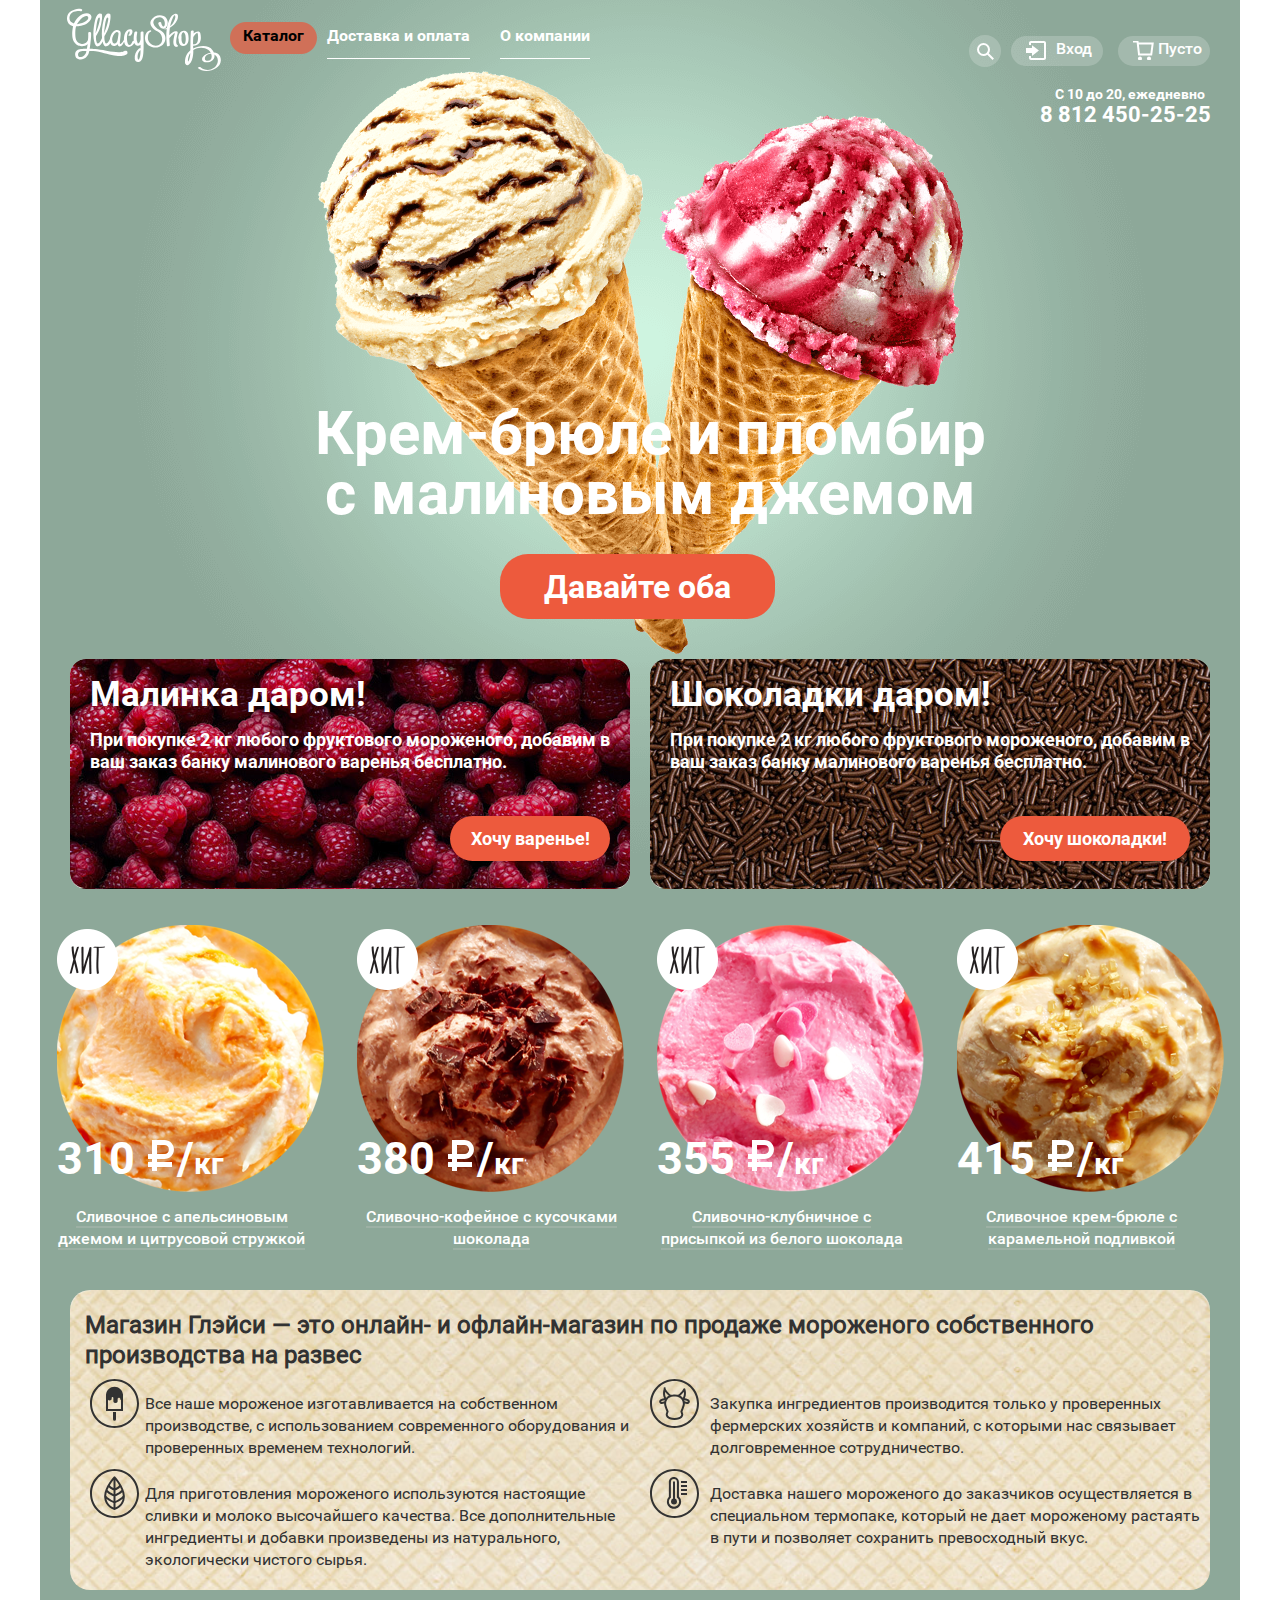
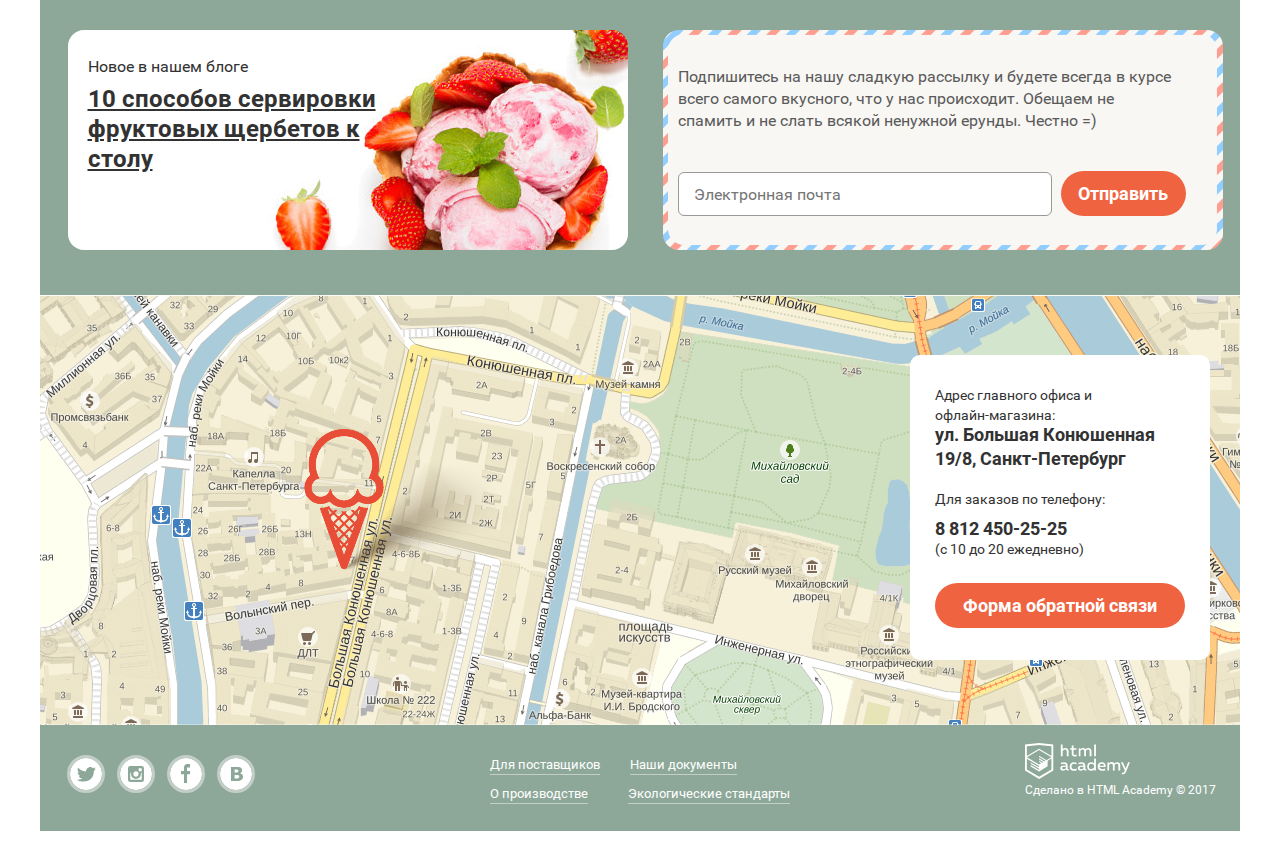
==== index.html @ b10d06fa "Catalog" ====
<!DOCTYPE html>
<html lang="ru">
  <head>
    <meta charset="utf-8">
    <link rel="stylesheet" type="text/css" href="css/normalize.css" />
    <link rel="stylesheet" type="text/css" href="css/style.css" />
    <script src="https://ajax.googleapis.com/ajax/libs/jquery/3.1.1/jquery.min.js"></script>
    <title>HTML Academy: Gllasy</title>
  </head>
   <body>
   <div class="main container">
     <header class="page-header container">
       <div class="header-logo"><img src="img/logo.svg" alt="Логотип"></div>
       <nav class="header-nav">
         <ul class="nav__list">
           <li class="nav__item nav__item--catalog">Каталог
             <ul class="nav-catalog__list">
                     <li class="nav-catalog__item nav-catalog__item--new"><a href="#">Новинки</a></li>
                     <li class="nav-catalog__item nav-catalog__item-cream"><a href="#">Сливочное</a></li>
                     <li class="nav-catalog__item"><a href="#">Щербеты</a></li>
                     <li class="nav-catalog__item"><a href="#">Фруктовый лед</a></li>
                     <li class="nav-catalog__item"><a href="#">Мелорин</a></li>
            </ul>
           </li>
           <li class="nav__item nav__item--delivery">Доставка и оплата</li>
           <li class="nav__item nav__item--company">О компании</li>
         </ul>
       </nav>
       <div class="header-blok">
         <div class="header-search">
         <div class="search__form">
           <input type="text" name="search" placeholder="Что ищем?">
         </div>
       </div>
         <div class="header-login"><a href="#">Вход</a>
           <div class="login__form">
             <input type="text" name="search" placeholder="Что ищем?">
           </div>
         </div>
          <p class="header-basket"><a href="#">Пусто</a></p>
       </div>
        <div class="header-description">
          <p class="header-time">С 10 до 20, ежедневно</p>
          <p class="header-phone">8 812 450-25-25</p>
        </div>
        <h1 class="header-title">Крем-брюле и пломбир с малиновым джемом</h1>
        <button class="header-button">Давайте оба</button>
     </header>

     <section class="card-section container">
       <div class="card card--raspberry">
         <h2 class="card__title">Малинка даром!</h2>
         <p class="card__description">При покупке 2 кг любого фруктового мороженого, добавим в ваш заказ банку малинового варенья бесплатно.</p>
         <button class="card__button card__button--raspberry">Хочу варенье!</button>
       </div>

       <div class="card card--chocolate">
         <h2 class="card__title">Шоколадки даром!</h2>
         <p class="card__description">При покупке 2 кг любого фруктового мороженого, добавим в ваш заказ банку малинового варенья бесплатно.</p>
         <button class="card__button">Хочу шоколадки!</button>
       </div>
     </section>

     <section class="catalog-section container">
          <div class="catalog">
            <div class="catalog-item">
              <img src="img/orange.png" alt="" class="catalog__photo">
              <p class="catalog__price">310 <span><img src="img/ruble.svg" alt=""></span>/<span>кг</span></p>
              <p class="catalog__description"><a href="#">Сливочное с апельсиновым джемом и цитрусовой стружкой</a></p>
              <button class="catalog__button">Быстрый просмотр</button>
            </div>
            <div class="catalog-item">
              <img src="img/coffee.png" alt="" class="catalog__photo">
              <p class="catalog__price">380 <span><img src="img/ruble.svg" alt=""></span>/<span>кг</span></p>
              <p class="catalog__description catalog__description--coffee"><a href="#">Сливочно-кофейное с кусочками шоколада</a></p>
              <button class="catalog__button">Быстрый просмотр</button>
            </div>
            <div class="catalog-item">
              <img src="img/straw.png" alt="" class="catalog__photo">
              <p class="catalog__price">355 <span><img src="img/ruble.svg" alt=""></span>/<span>кг</span></p>
              <p class="catalog__description"><a href="#">Сливочно-клубничное с присыпкой из белого шоколада</a></p>
              <button class="catalog__button">Быстрый просмотр</button>
            </div>
            <div class="catalog-item">
              <img src="img/cream.png" alt="" class="catalog__photo">
              <p class="catalog__price">415 <span><img src="img/ruble.svg" alt=""></span>/<span>кг</span></p>
              <p class="catalog__description"><a href="#">Сливочное крем-брюле с карамельной подливкой</a></p>
              <button class="catalog__button">Быстрый просмотр</button>
            </div>
          </div>
     </section>

     <section class="shop-section">
       <h3 class="shop__title">Магазин Глэйси — это онлайн- и офлайн-магазин по продаже мороженого собственного производства на развес</h3>
       <ul class="shop__list">
         <li class="shop__item shop__item--technic"><span>Все наше мороженое изготавливается на собственном производстве, с использованием современного оборудования и проверенных временем технологий.</span></li>
         <li class="shop__item shop__item--cow"><span>Закупка ингредиентов  производится только у проверенных фермерских хозяйств и компаний, с которыми нас связывает долговременное сотрудничество.</span></li>
         <li class="shop__item shop__item--cream"><span>Для приготовления мороженого используются настоящие сливки и молоко высочайшего качества. Все дополнительные ингредиенты и добавки произведены из натурального, экологически чистого сырья.</span> </li>
         <li class="shop__item shop__item--cold"><span>Доставка нашего мороженого до заказчиков осуществляется в специальном термопаке, который не дает мороженому растаять в пути и позволяет сохранить превосходный вкус.</span></li>
       </ul>
     </section>

     <section class="blog-section">
       <div class="blog-card">
         <p class="blog-card__description">Новое в нашем блоге</p>
         <p class="blog-card__title"><a href="#">10 способов сервировки фруктовых щербетов к столу</a></p>
       </div>
       <div class="blog-form">
         <div class="blog-form__fon">
           <p class="blog-form__description">Подпишитесь на нашу сладкую рассылку и будете всегда в курсе всего самого вкусного, что у нас происходит. Обещаем не спамить и не слать всякой ненужной ерунды. Честно =) </p>
           <form action="" class="blog-form__email">
             <input type="text" name="e-mail" placeholder="Электронная почта">
             <button class="blog-form__button">Отправить</button>
           </form>
         </div>
       </div>
     </section>

     <section class="map-section">
      <div class="map-card">
        <div class="map-card__description">
          <p class="map-card__info">Адрес главного офиса и офлайн-магазина:</p>
          <p class="map-card__adresss">ул. Большая Конюшенная 19/8, Санкт-Петербург</p>
        </div>
        <div class="map-card__description">
          <p class="map-card__info map-card__info--zakaz">Для заказов по телефону:</p>
          <p class="map-card__adresss map-card__adresss--phone">8 812 450-25-25</p>
          <p class="map-card__info map-card__info--time">(с 10 до 20 ежедневно)</p>
        </div>
        <button class="map-card__button">Форма обратной связи</button>
      </div>
     </section>

     <footer class="page-footer">
        <div class="footer-social">
          <ul class="social__list">
            <li class="social__item"><img src="img/twitter.svg" alt=""></li>
            <li class="social__item"><img src="img/instagram.svg" alt=""></li>
            <li class="social__item"><img src="img/fb.svg" alt=""></li>
            <li class="social__item"><img src="img/vk.svg" alt=""></li>
          </ul>
        </div>
        <div class="footer-nav">
          <ul class="footer-nav__list">
            <li class="footer-nav__item">Для поставщиков</li>
            <li class="footer-nav__item">Наши документы</li>
            <li class="footer-nav__item">О производстве</li>
            <li class="footer-nav__item footer-nav__item--eco">Экологические стандарты</li>
          </ul>
        </div>
        <div class="footer-html">
          <p class="logo-html"><img src="img/logo-htmlacademy.svg" alt="" width="105" height = "40"></p>
          <p class="description-html">Сделано в HTML Academy © 2017</p>
        </div>
     </footer>
   </div>
 </body>
 </html>
---- css/style.css ----
@font-face {
font-family: "Roboto-Black";
src: url("../fonts/roboto/Roboto-Black.ttf");
}
@font-face {
font-family: "Roboto-BlackItalic";
src: url("../fonts/roboto/Roboto-BlackItalic.ttf");
}
@font-face {
font-family: "Roboto-Bold";
  src: url("../fonts/roboto/Roboto-Bold.ttf");
}
@font-face {
font-family: "Roboto-BoldItalic";
  src: url("../fonts/roboto/Roboto-BoldItalic.ttf");
}
@font-face {
font-family: "Roboto-Italic";
  src: url("../fonts/roboto/Roboto-Italic.ttf");
}
@font-face {
font-family: "Roboto-Light";
  src: url("../fonts/roboto/Roboto-Light.ttf");
}
@font-face {
font-family: "Roboto-LightItalic";
  src: url("../fonts/roboto/Roboto-LightItalic.ttf");
}
@font-face {
font-family: "Roboto-Medium";
  src: url("../fonts/roboto/Roboto-Medium.ttf");
}
@font-face {
font-family: "Roboto-MediumItalic";
  src: url("../fonts/roboto/Roboto-MediumItalic.ttf");
}
@font-face {
font-family: "Roboto-Regular";
  src: url("../fonts/roboto/Roboto-Regular.ttf");
}
@font-face {
font-family: "Roboto-Thin";
  src: url("../fonts/roboto/Roboto-Thin.ttf");
}
@font-face {
font-family: "Roboto-ThinItalic";
  src: url("../fonts/roboto/Roboto-ThinItalic.ttf");
}

.container
{
  width: 1200px;
  margin: 0 auto;
}

.main
{
  position: relative;
  bottom: 20px;
  background-color: #8da899;
  background: url("../img/slider-1.png") #8da899 no-repeat;
  background-position: top;
}

.header-logo
{
  width: 150px;
  padding-left: 27px;
  padding-top: 20px;
}

.header-nav
{
  padding:0;
	margin:0;
	list-style: none;
	position: relative;
  width: 450px;
}

.nav__list
{
  width: 450px;
  display: inline-flex;
  list-style-type: none;
  position: relative;
  bottom: 65px;
  left: 165px;
}

.nav__item
{
  font-family: "Roboto-Bold";
  color: #fff;
  font-size: 16px;
  line-height: 18px;
  border-bottom: 1px solid #fff;
  margin-right: 30px;
  display:inline-block;
  display:block;
}

.nav__item--catalog:hover
{
  width: 87px;
  height: 32px;
  font-family: "Roboto-Bold";
   background-image: url("../img/catalog-fon.png");
   text-align: center;
   color: #000;
   cursor: pointer;
   box-sizing: border-box;
   border:none;
   position: relative;
   padding-left: 12px;
   padding-right: 12px;
   padding-top: 5px;
   bottom: 5px;
   margin-left: -10px;
}

.nav__item:hover:nth-child(1)
{
  margin-right: 10px;
}

.header-nav .nav__list .nav-catalog__list {
			    display: none;
			    position: absolute;
			    top: 35px;
			}

			/* отображаем выпадающий список при наведении */
			.header-nav .nav__list .nav__item:hover > .nav-catalog__list {
			    display:inherit;
			}

			/* первый уровень выпадающего списка */
			.header-nav .nav__list .nav-catalog__list .nav-catalog__item {
			    min-width:140px;
			    float:none;
			    display:list-item;
			    position: relative;
          text-align: left;
			}

.nav-catalog__list
{
  padding-top: 20px;
  padding-bottom: 17px;
  height: 175px;
  border-radius: 6px;
  background-color: #fff;
  position: relative;
  top: 5px;
  list-style-type: none;
  width: 140px;
  padding: 0;
  position: relative;
  left: 20px;
  padding-top: 10px;
}

.nav-catalog__item
{
  width: 100%;
  padding-bottom: 17px;
  padding-left: 0px;
  padding-right: 0px;
  text-align: center;
  position: relative;
  vertical-align: middle;
}

.nav-catalog__item--new
{
  font-family: "Roboto-Bold";
  font-weight: bold;
  font-size: 14px;
  line-height: 16px;
  border-bottom: 1px solid #000;
  padding-bottom: 14px;
  padding-left: 0px;
  padding-right: 0px;
  text-align: center;
  position: relative;
  vertical-align: middle;
}

.nav-catalog__item--cream
{
  position: relative;
  padding-top: 5px;
}

.nav-catalog__item:hover
{
  background-color: #fbded7;
  background-size: 100%;
}

.nav-catalog__item:focus
{
  background-color: #f6b5a5;
  width: 142px;
}

.nav-catalog__item:active
{
  background-color: #f6b5a5;
}


.nav-catalog__item a
{
  width: 100%;
  font-family: "Roboto-Regular";
  font-size: 14px;
  line-height: 16px;
  text-decoration: none;
  color: #323232;
  text-align:left;
  position: relative;
  left: 15px;

}

.header-blok
{
  display: flex;
  justify-content: flex-end;
}

.header-search{
  content: "";
  display: block;
  width: 32px;
  height: 32px;
  background: url("../img/loupe.svg") no-repeat;
  background-color: rgba(255, 255, 255, 0.2);
  border-radius: 20px;
  background-repeat: no-repeat;
  background-position: center center;
  position: relative;
  bottom: 105px;
  right: 55px;
}
.header-search:hover
{
  content: "";
  display: block;
  width: 32px;
  height: 32px;
  background: url("../img/loupe-hover.png") #fff no-repeat;
  background-color: rgba(255, 255, 255);
  border-radius: 20px;
  background-repeat: no-repeat;
  background-position: center center;
  position: relative;
  bottom: 105px;
  right: 55px;
}
.search__form{
    display:none;
    margin-left:-300px;
    padding:10px;
    background:#f3f3f3;
    width: 340px;
    height:80px;
    -moz-box-shadow:0 5px 5px rgba(0,0,0,0.3);
    -webkit-box-shadow:0 5px 5px rgba(0,0,0,0.3);
    box-shadow:0 5px 5px rgba(0,0,0,0.3);
    position: relative;
    margin-top:-70px;
    border-radius: 8px;
}

.search__form input
{
  width: 310px;
  height: 42px;
  border-radius: 6px;
  border:1px solid #d3d3d2;
  margin-left: 8px;
  margin-top: 15px;
  font-family: "Roboto-Regular";
  font-size: 14px;
  line-height: 24px;
  color: #999999;
  padding-left: 14px;
}

.header-search:hover .search__form{
    display:block;
    position:absolute;
    top:120px;
    z-index:9999;
    width:340px;
}

.header-login
{
  width: 92px;
  height: 30px;
  font-family: "Roboto-Medium";
  color: #fff;
  font-size: 16px;
  line-height: 18px;
  text-decoration:none;
  background-color: rgba(255, 255, 255, 0.2);
  border-radius: 20px;
  position: relative;
  bottom:104px;
  right: 45px;
}

.header-login a
{
  text-decoration:none;
  color: #fff;
  position: relative;
  left:45px;
  bottom: 15px;
}

.header-login::before
{
  content: "";
  display: block;
  width: 21px;
  height: 19px;
  background: url("../img/entrance.svg") no-repeat;
  background-repeat: no-repeat;
  background-position: center center;
  position: relative;
  top:5px;
  left: 15px;
}

.login__form{
    display:none;
    margin-left:-300px;
    padding:10px;
    background:#f3f3f3;
    width: 340px;
    height:80px;
    -moz-box-shadow:0 5px 5px rgba(0,0,0,0.3);
    -webkit-box-shadow:0 5px 5px rgba(0,0,0,0.3);
    box-shadow:0 5px 5px rgba(0,0,0,0.3);
    position: relative;
    margin-top:-70px;
    border-radius: 8px;
}

.header-login:hover .login__form{
    display:block;
    position:absolute;
    top:120px;
    z-index:9999;
    width:340px;
}

.header-basket
{
  width: 92px;
  height: 30px;
  font-family: "Roboto-Medium";
  color: #fff;
  font-size: 16px;
  line-height: 18px;
  text-decoration:none;
  background-color: rgba(255, 255, 255, 0.2);
  border-radius: 20px;
  position: relative;
  bottom:120px;
  right: 30px;
}

.header-basket a
{
  text-decoration:none;
  color: #fff;
  position: relative;
  left:40px;
  bottom: 15px;
}

.header-basket::before
{
  content: "";
  display: block;
  width: 21px;
  height: 19px;
  background: url("../img/basket.svg") no-repeat;
  background-repeat: no-repeat;
  background-position: center center;
  position: relative;
  top:5px;
  left: 15px;
}

.header-description
{
  width: 200px;
  display: flex;
  flex-direction: column;
  justify-content: flex-end;
  position: relative;
  margin-left: 1000px;
  bottom: 130px;
}

.header-time
{
  font-family: "Roboto-Bold";
  color: #fff;
  font-size: 14px;
  line-height: 16px;
  margin-left: 15px;
}

.header-phone
{
  font-family: "Roboto-Bold";
  color: #fff;
  font-size: 22px;
  line-height: 24px;
  position: relative;
  bottom: 35px;
}

.header-title
{
  width: 700px;
  text-align: center;
  font-family: "Roboto-Bold";
  font-size: 60px;
  line-height: 60px;
  color: #fff;
  margin-left: 260px;
  margin-top: 90px;
}

.header-button
{
  width: 275px;
  height: 65px;
  background-color: #ed5a3d;
  font-family: "Roboto-Bold";
  font-size: 32px;
  line-height: 44px;
  color: #fff;
  border: none;
  border-radius: 28px;
  margin-left: 460px;
  position: relative;
  bottom: 10px
}

.card-section
{
  display: flex;
  justify-content: space-around;
  margin-left: 10px;
}

.card
{
  width: 560px;
  height: 230px;
  border-radius: 16px;
  margin-top: 30px;
}

.card--raspberry
{
  background-image: url("../img/offer-background-1.jpg");
}

.card--chocolate
{
  background-image: url("../img/offer-background-2.jpg");
  position: relative;
  right: 20px;
}

.card__title
{
  font-family: "Roboto-Bold";
  font-size: 35px;
  line-height: 41px;
  color: #fff;
  margin-left: 20px;
  margin-top: 15px;
}

.card__description
{
  font-family: "Roboto-Bold";
  font-size: 18px;
  line-height: 22px;
  color: #fff;
  margin-left: 20px;
  margin-right: 15px;
  position: relative;
  bottom: 15px;
}

.card__button
{
  width: 190px;
  height: 45px;
  background-color: #ed5a3d;
  font-family: "Roboto-Bold";
  font-size: 18px;
  line-height: 24px;
  color: #fff;
  border: none;
  border-radius: 28px;
  margin-left: 350px;
  margin-top: 10px;
}

.card__button--raspberry
{
  width: 160px;
  margin-left: 380px;
}

.catalog-section
{
  display: flex;
  flex-direction: column;
}

.catalog
{
  display: flex;
  justify-content: space-around;
  margin-top: 35px;
  flex-wrap: wrap;
}

.catalog__photo
{
  background-color: #8da899;
}

.catalog-item
{
  width: 267px;
  position: relative;
  bottom: 60px;
}

.catalog-item::before
{
  content: "";
  display: block;
  width: 61px;
  height: 61px;
  background: url("../img/hit.png") no-repeat;
  background-repeat: no-repeat;
  background-position: center center;
  position: relative;
  top:65px;
}

.catalog__price
{
  font-family: "Roboto-Bold";
  font-size: 45px;
  line-height: 45px;
  color: #fff;
  position: relative;
  bottom: 105px;
}

.catalog__price span
{
  font-size: 30px;
}

.catalog__description
{
  width: 250px;
  font-family: "Roboto-Medium";
  font-size: 16px;
  line-height: 22px;
  color: #fff;
  text-align: center;
  text-decoration: none;
  position: relative;
  bottom: 130px;
}

.catalog__description a
{
  text-decoration: none;
  text-align: center;
  color: #fff;
  border-bottom: 2px solid #9db1a5;
}

.catalog__description--coffee
{
  width: 270px;
}

.catalog__button
{
  display: none;
  width: 200px;
  height: 40px;
  background-color: #f26743;
  font-family: "Roboto-Bold";
  font-size: 18px;
  line-height: 24px;
  color: #fff;
  border: none;
  border-radius: 20px;
  margin-left: 50px;
}

.catalog-item:hover
{
  width: 300px;
  height: 400px;
  background-color: rgba(255, 255, 255, 0.2);
  position: relative;
  border-radius: 7px;
  top:-10px;
  z-index: 9999;
}

.catalog-item:hover .catalog__photo
{
  background-color: transparent;
  position: relative;
  top: 5px;
  left: 20px;
}

.catalog-item:hover .catalog__price
{
  position: relative;
  bottom: 110px;
  left: 20px;
}


.catalog-item:hover .catalog__description
{
  position: relative;
  bottom: 135px;
  left: 20px;
}

.catalog-item:hover::before
{
  display: none;
}

.catalog-item:hover .catalog__button
{
  position: relative;
  bottom: 135px;
  display: block;
  justify-content: center;
}

.shop-section
{
  width: 1140px;
  height: 300px;
  background-image: url("../img/features-background.jpg");
  background-size: cover;
  border-radius: 20px;
  margin-left: 30px;
  position: relative;
  bottom: 190px;
}

.shop__title
{
  font-family: "Roboto-Regular";
  font-size: 24px;
  line-height: 30px;
  color: #323232;
  position: relative;
  top: 20px;
  left: 15px;
}

.shop__item
{
  width: 45%;
height: 90px;
margin-right: 20px;
margin-left: -20px;
font-family: "Roboto-Regular";
font-size: 16px;
line-height: 22px;
color: #323232;
list-style-type: none;
margin-right: 75px;
}

.shop__list
{
  display: flex;
 flex-wrap: wrap;
}

.shop__item--technic span
{
  width: 300px;
  position: relative;
  bottom: 30px;
  left: 55px;
}

.shop__item--technic::before
{
  content: "";
  display: block;
  width: 49px;
  height: 49px;
  background: url("../img/ice-cream.svg") no-repeat;
  background-repeat: no-repeat;
  background-position: center center;
  position: relative;
  top: 5px;
}


.shop__item--cream span
{
  width: 300px;
  position: relative;
  bottom: 30px;
  left: 55px;
}

.shop__item--cream::before
{
  content: "";
  display: block;
  width: 49px;
  height: 49px;
  background: url("../img/eco.svg") no-repeat;
  background-repeat: no-repeat;
  background-position: center center;
  position: relative;
  top:5px;
}

.shop__item--cow span
{
  width: 300px;
  position: relative;
  bottom: 30px;
  left: 70px;
}

.shop__item--cow::before
{
  content: "";
  display: block;
  width: 49px;
  height: 49px;
  background: url("../img/cow.svg") no-repeat;
  background-repeat: no-repeat;
  background-position: center center;
  position: relative;
  top: 5px;
  left: 10px;
}

.shop__item--cold span
{
  width: 300px;
  position: relative;
  bottom: 30px;
  left: 70px;
}

.shop__item--cold::before
{
  content: "";
  display: block;
  width: 49px;
  height: 49px;
  background: url("../img/thermometer.svg") no-repeat;
  background-repeat: no-repeat;
  background-position: center center;
  position: relative;
  top: 5px;
  left: 10px;
}

.blog-section
{
  display: flex;
  justify-content: space-around;
  margin-top: -180px;
  margin-left: 10px;
}

.blog-card
{
  width: 560px;
  height: 220px;
  border-radius: 16px;
  background-image: url("../img/news.jpg");
  margin-top: 30px;
}

.blog-card__title
{
  width: 300px;
  font-family: "Roboto-Bold";
  font-size: 24px;
  line-height: 30px;
  color: #323232;
  margin-left: 20px;
  margin-top: -10px;
}

.blog-card__title a
{
  width: 280px;
  color: #323232;
}

.blog-card__description
{
  font-family: "Roboto-Regular";
  font-size: 16px;
  line-height: 22px;
  color: #323232;
  margin-left: 20px;
  padding-top: 10px;
}

.blog-form
{
  width: 560px;
  height: 220px;
  border-radius: 16px;
  background-image: url("../img/bg-post.svg");
  margin-top: 30px;
}

.blog-form__fon
{
  width: 549px;
  height: 211px;
  border-radius: 16px;
  background-image: url("../img/bf-fon.png");
  position: relative;
  bottom: 12px;
  left: 5px;
}

.blog-form__description
{
  width: 500px;
  font-family: "Roboto-Regular";
  font-size: 16px;
  line-height: 22px;
  color: #5a5a5a;
  position: relative;
  top: 32px;
  left: 10px;
}

.blog-form input
{
  width: 355px;
  height: 40px;
  font-family: "Roboto-Regular";
  font-size: 16px;
  line-height: 24px;
  color: #999999;
  position: relative;
  top: 55px;
  left: 10px;
  border-radius: 6px;
  border: 1px solid #999999;
  padding-left: 15px;
}

.blog-form__button
{
  width: 125px;
  height: 45px;
  background-color: #f06341;
  border: none;
  border-radius: 25px;
  font-family: "Roboto-Bold";
  font-size: 18px;
  line-height: 24px;
  color: #fff;
  position: relative;
  top: 55px;
  left: 15px;
}

.map-section
{
  width: 1200px;
  height: 430px;
  background-image: url("../img/map.png");
  margin-top: 45px;
}

.map-card
{
  width: 300px;
  height: 305px;
  background-color: #fff;
  border-radius: 10px;
  position: relative;
  top: 60px;
  left: 870px;
}

.map-card__button
{
  width: 250px;
  height: 45px;
  background-color: #f06341;
  border: none;
  border-radius: 25px;
  font-family: "Roboto-Bold";
  font-size: 18px;
  line-height: 24px;
  color: #fff;
  position: relative;
  top: -10px;
  left: 25px;
}

.map-card__info
{
  width: 170px;
  font-family: "Roboto-Regular";
  font-size: 14px;
  line-height: 20px;
  color: #323232;
  left: 25px;
  top: 30px;
  position: relative;
  }

  .map-card__info--zakaz
  {
    left: 25px;
    top: 10px;
    position: relative;
    width: 175px;
  }

  .map-card__info--time
  {
    position: relative;
    top:-20px;
  }

.map-card__adresss
{
  width: 245px;
  font-family: "Roboto-Bold";
  font-size: 18px;
  line-height: 24px;
  color: #323232;
  position: relative;
  left: 25px;
  top: 10px;
}

.map-card__adresss--phone
{
  position: relative;
  top:0px;
}

.page-footer
{
  height: auto;
  display: flex;
}

.social__list
{
  list-style-type:none;
  display: flex;
  margin-left: -25px;
  margin-top: 30px
}

.social__item img
{
  border: 3px solid #c2cec7;
  border-radius: 20px;
  margin-left: 12px;
}

.footer-nav
{
  margin-left: 165px;
  margin-top: 15px;
}

.footer-nav__list
{
  width: 340px;
  list-style-type:none;
  display: flex;
  flex-wrap: wrap;
}

.footer-nav__item
{
  font-family: "Roboto-Regular";
  font-size: 13px;
  line-height: 18px;
  color: #fff;
  margin-left: 30px;
  margin-bottom: 10px;
  border-bottom: 1px solid #c2cec7;
}

.footer-nav__item--eco
{
  margin-left: 40px;
}

.footer-html
{
  margin-left: 225px;
}

.description-html
{
  font-family: "Roboto-Regular";
  font-size: 12px;
  line-height: 18px;
  color: #fff;
  position: relative;
  bottom: 20px;
}

/*catalog*/

.main-catalog
{
  position: relative;
  bottom: 20px;
  background-color: #8da899;
  background: #8da899 no-repeat;
  background-position: top;
}

.nav__item--catalog
{
  width: 87px;
  height: 32px;
  font-family: "Roboto-Bold";
   background-image: url("../img/catalog-current.png");
   text-align: center;
   color: #000;
   cursor: pointer;
   box-sizing: border-box;
   border:none;
   position: relative;
   padding-left: 12px;
   padding-right: 12px;
   padding-top: 5px;
   bottom: 5px;
   margin-left: -15px;
}

.nav__item
{
  margin-right: 0px;
}

.nav__item--delivery
{
  margin-left: 10px;
}

.nav__item--company
{
  margin-left: 30px;
}

.header-search__catalog
{
  position: relative;
  bottom: 120px;
  right: 45px;
}

.header-login__catalog
{
  position: relative;
  bottom: 120px;
  right: 35px;
}

.header-basket__catalog
{
  width: 120px;
  position: relative;
  bottom: 135px;
  background-color: #fff;
}

.header-basket__catalog::before
{
  content: "";
  display: block;
  width: 21px;
  height: 19px;
  background: url("../img/basket_red.png") no-repeat;
  background-repeat: no-repeat;
  background-position: center center;
  position: relative;
  top:5px;
  left: 15px;
}

.header-basket__catalog a
{
  text-decoration:none;
  color: #000;
  position: relative;
  left:40px;
  bottom: 15px;
}

.header-description--catalog
{
  position: relative;
  margin-left: 1005px;
  bottom: 145px;
}

.breadcrumbs__list
{
  display: inline-flex;
  list-style-type: none;
  position: relative;
  bottom: 235px;
  right: 20px;
}

.breadcrumbs__item
{
  font-family: "Roboto-Regular";
  font-size: 14px;
  line-height: 16px;
  color: #fff;
  padding-left: 5px;
}

.breadcrumbs__item a
{
  text-decoration: none;
  color: #fff;
  border-bottom: 1px solid #aebeb5;
}

.breadcrumbs__item--cream a
{
  border-bottom: none;
}

.catalog-title
{
  font-family: "Roboto-Bold";
  font-size: 35px;
  line-height: 41px;
  color: #fff;
  position: relative;
  bottom: 275px;
  margin-left: 25px;
}

.catalog-inner
{
  display: flex;
  flex-direction: column;
}

.catalog__page
{
  position: relative;
  bottom: 140px;
  margin-top: 80px;
}

.catalog-item__page
{
  height: 340px;
  margin-top: 15px;
}

.catalog-item__page::before
{
  display: none;
}

.catalog-item__page:hover
{
  width: 300px;
  height: 400px;
  background-color: rgba(255, 255, 255, 0.2);
  position: relative;
  border-radius: 7px;
  top:-60px;
  z-index: 9999;
}

.pagination
{
  width: 1146px;
  position: relative;
  bottom: 135px;
  right: 30px;
  display: flex;
  justify-content: flex-end;
  border-bottom: 2px solid #a9bbb1;
  margin-left: 55px;

}

.pagination__list
{
  display: inline-flex;
  list-style-type: none;
  margin-bottom: 30px;
}

.pagination__list-item a
{
  text-decoration: none;
  font-family: "Roboto-Medium";
  font-size: 16px;
  line-height: 18px;
  color: #fff;
  margin-right: 23px;
}

.pagination__list-item--current a
{
  background-color: #fff;
  border-radius: 25px;
  color: #000;
  padding-right: 8px;
  padding-left: 8px;
  padding-top: 3px;
  padding-bottom: 3px;
  margin-right: 10px;
}

.page-footer__inner
{
  height: 105px;
  position: relative;
  margin-top: -130px;
}
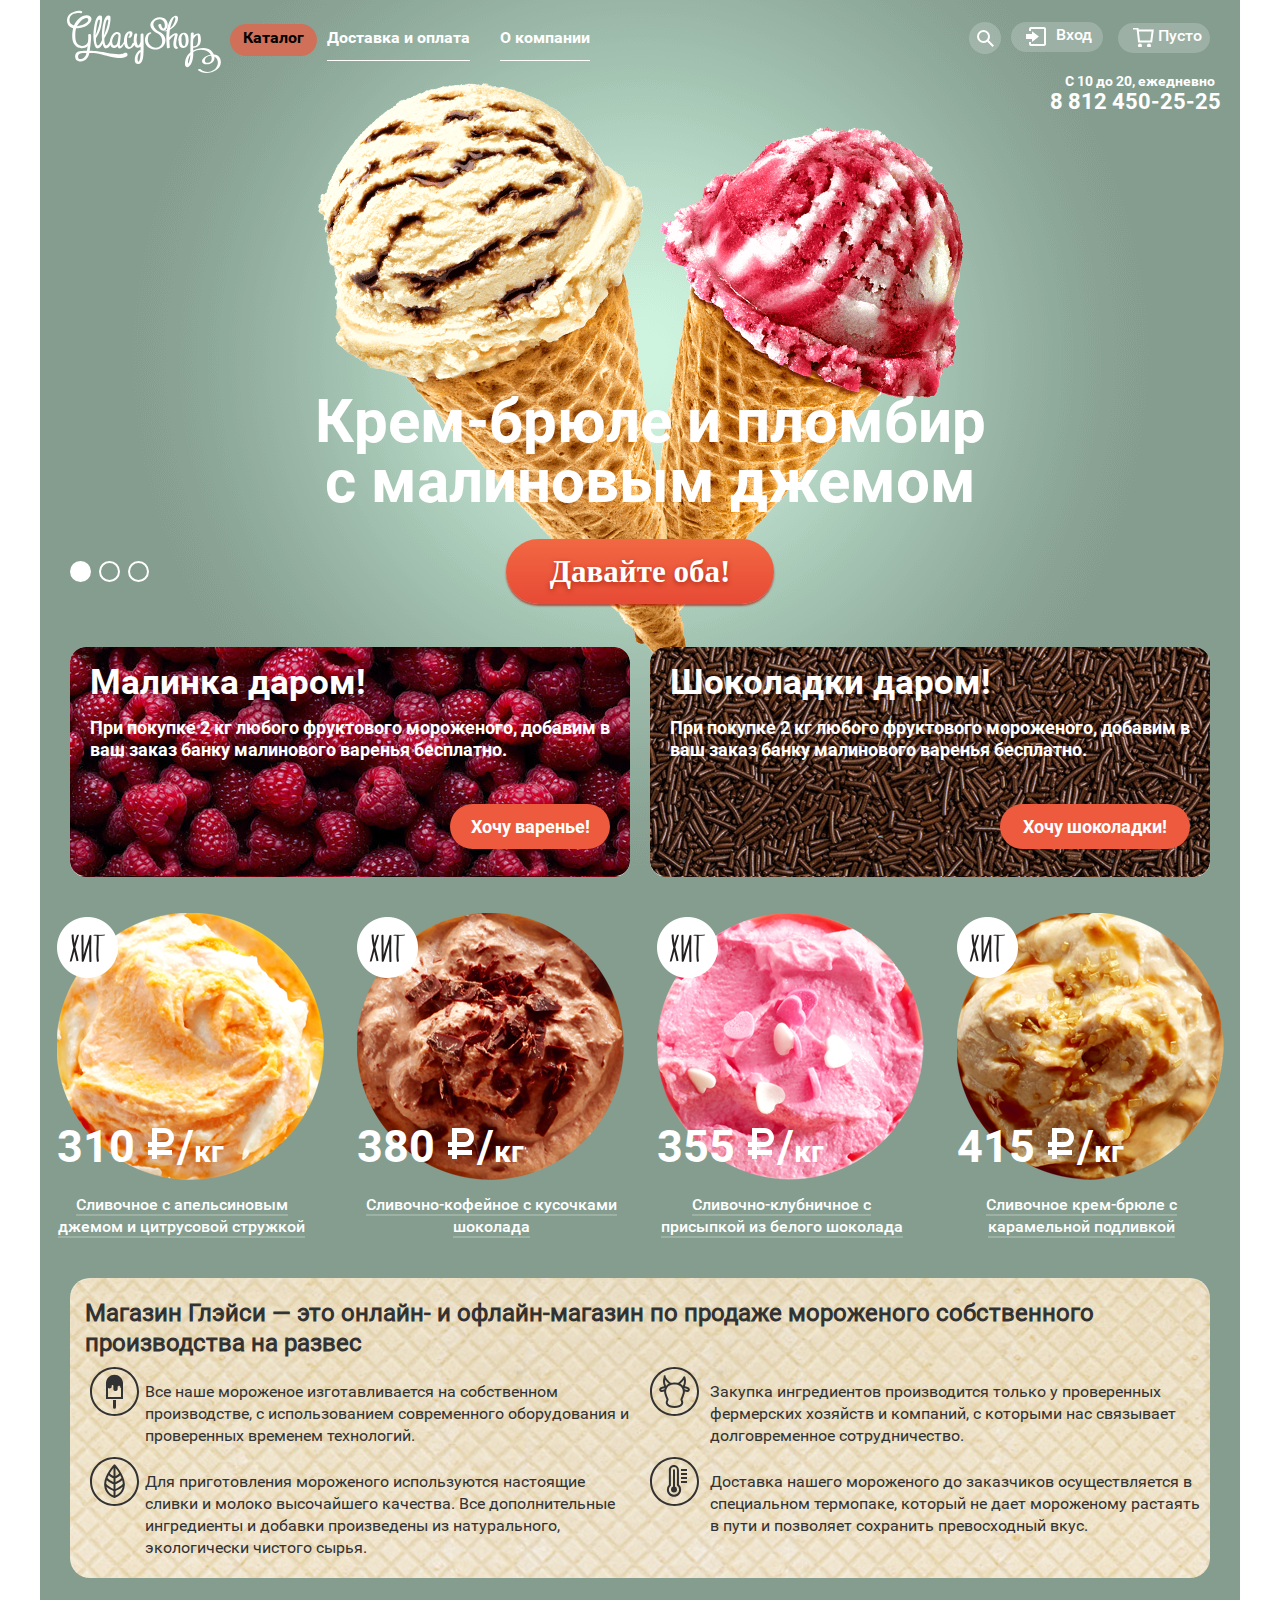
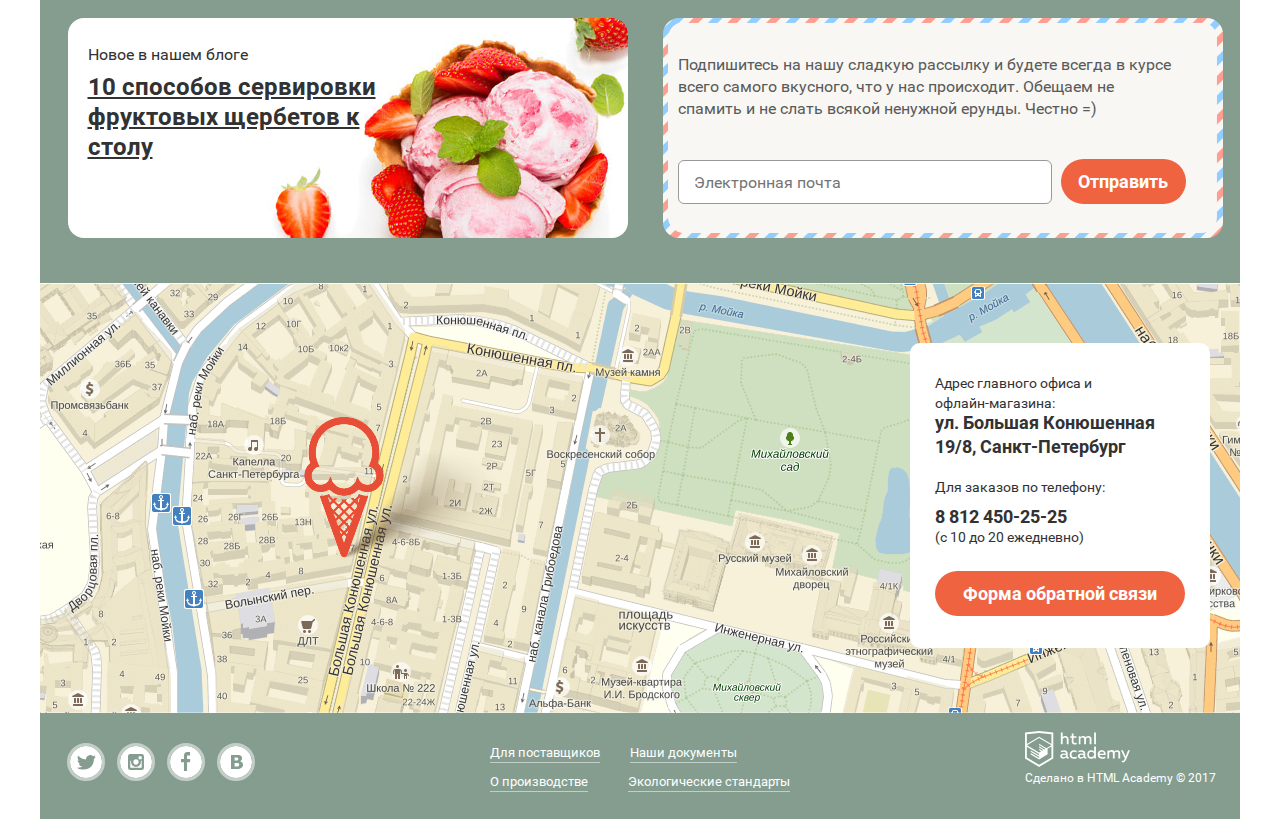
==== commit 91531483: "Slider" ====
--- a/index.html
+++ b/index.html
@@ -9,43 +9,75 @@
   </head>
    <body>
    <div class="main container">
-     <header class="page-header container">
-       <div class="header-logo"><img src="img/logo.svg" alt="Логотип"></div>
-       <nav class="header-nav">
-         <ul class="nav__list">
-           <li class="nav__item nav__item--catalog">Каталог
-             <ul class="nav-catalog__list">
-                     <li class="nav-catalog__item nav-catalog__item--new"><a href="#">Новинки</a></li>
-                     <li class="nav-catalog__item nav-catalog__item-cream"><a href="#">Сливочное</a></li>
-                     <li class="nav-catalog__item"><a href="#">Щербеты</a></li>
-                     <li class="nav-catalog__item"><a href="#">Фруктовый лед</a></li>
-                     <li class="nav-catalog__item"><a href="#">Мелорин</a></li>
+
+     <input class="visually-hidden" type="radio" id="product-1" name="toggle" checked>
+    <input class="visually-hidden" type="radio" id="product-2" name="toggle">
+    <input class="visually-hidden" type="radio" id="product-3" name="toggle">
+    <div class="site-wrapper">
+      <div class="container">
+        <header class="page-header container">
+          <div class="header-logo"><img src="img/logo.svg" alt="Логотип"></div>
+          <nav class="header-nav">
+            <ul class="nav__list">
+              <li class="nav__item nav__item--catalog">Каталог
+                <ul class="nav-catalog__list">
+                        <li class="nav-catalog__item nav-catalog__item--new"><a href="#">Новинки</a></li>
+                        <li class="nav-catalog__item nav-catalog__item-cream"><a href="#">Сливочное</a></li>
+                        <li class="nav-catalog__item"><a href="#">Щербеты</a></li>
+                        <li class="nav-catalog__item"><a href="#">Фруктовый лед</a></li>
+                        <li class="nav-catalog__item"><a href="#">Мелорин</a></li>
+               </ul>
+              </li>
+              <li class="nav__item nav__item--delivery">Доставка и оплата</li>
+              <li class="nav__item nav__item--company">О компании</li>
             </ul>
-           </li>
-           <li class="nav__item nav__item--delivery">Доставка и оплата</li>
-           <li class="nav__item nav__item--company">О компании</li>
-         </ul>
-       </nav>
-       <div class="header-blok">
-         <div class="header-search">
-         <div class="search__form">
-           <input type="text" name="search" placeholder="Что ищем?">
-         </div>
-       </div>
-         <div class="header-login"><a href="#">Вход</a>
-           <div class="login__form">
-             <input type="text" name="search" placeholder="Что ищем?">
+          </nav>
+          <div class="header-blok">
+            <div class="header-search">
+            <div class="search__form">
+              <input type="text" name="search" placeholder="Что ищем?">
+            </div>
+          </div>
+            <div class="header-login"><a href="#">Вход</a>
+              <div class="login__form">
+                <input type="text" name="search" placeholder="Что ищем?">
+              </div>
+            </div>
+             <p class="header-basket"><a href="#">Пусто</a></p>
+          </div>
+           <div class="header-description">
+             <p class="header-time">С 10 до 20, ежедневно</p>
+             <p class="header-phone">8 812 450-25-25</p>
            </div>
-         </div>
-          <p class="header-basket"><a href="#">Пусто</a></p>
-       </div>
-        <div class="header-description">
-          <p class="header-time">С 10 до 20, ежедневно</p>
-          <p class="header-phone">8 812 450-25-25</p>
-        </div>
-        <h1 class="header-title">Крем-брюле и пломбир с малиновым джемом</h1>
-        <button class="header-button">Давайте оба</button>
-     </header>
+        </header>
+        <section class="slider">
+          <div class="slider-controls">
+            <label for="product-1">Первый</label>
+            <label for="product-2">Второй</label>
+            <label for="product-3">Третий</label>
+          </div>
+          <ul class="slider-list">
+            <li class="slider-item slide" id="slide1">
+              <h3 class="slide-title">
+                Крем-брюле и пломбир с малиновым джемом
+              </h3>
+              <a class="button slide-button" href="#">Давайте оба!</a>
+            </li>
+            <li class="slider-item slide" id="slide2">
+              <h3 class="slide-title">
+                Шоколадный пломбир и лимонный сорбет
+              </h3>
+              <a class="button slide-button" href="#">Давайте оба!</a>
+            </li>
+            <li class="slider-item slide" id="slide3">
+              <h3 class="slide-title">
+                Пломбир с помадкой и клубничный щербет
+              </h3>
+              <a class="button slide-button" href="#">Давайте оба!</a>
+            </li>
+          </ul>
+        </section>
+      </div>
 
      <section class="card-section container">
        <div class="card card--raspberry">
@@ -153,6 +185,7 @@
           <p class="description-html">Сделано в HTML Academy © 2017</p>
         </div>
      </footer>
+       </div>
    </div>
  </body>
  </html>
--- a/css/style.css
+++ b/css/style.css
@@ -48,19 +48,179 @@
   src: url("../fonts/roboto/Roboto-ThinItalic.ttf");
 }
 
-.container
-{
+
+.visually-hidden {
+  position: absolute;
+
+  width: 1px;
+  height: 1px;
+
+  clip: rect(0, 0, 0, 0);
+}
+
+.site-wrapper {
+  background-color: #849d8f;
+  background-image: url("../img/slider-1.png");
+  background-repeat: no-repeat;
+  background-position: top center;
+
+  transition: background-image 0.5s ease, background-color 0.5s ease;
+
+  /* Для демонстрации */
+  min-height: 100vh;
+}
+
+.site-wrapper::before,
+.site-wrapper::after {
+  content: "";
+
+  visibility: hidden;
+}
+
+.site-wrapper::before {
+  background-image: url("../img/slider-2.png");
+}
+
+.site-wrapper::after {
+  background-image: url("../img/slider-3.png");
+}
+
+.container {
   width: 1200px;
   margin: 0 auto;
 }
 
-.main
-{
-  position: relative;
-  bottom: 20px;
-  background-color: #8da899;
-  background: url("../img/slider-1.png") #8da899 no-repeat;
-  background-position: top;
+.slider {
+  position: relative;
+
+  padding-top: 321px;
+
+  text-align: center;
+  color: #ffffff;
+}
+
+.slider-list {
+  margin: 0;
+  padding: 0;
+
+  list-style: none;
+}
+
+.slide {
+  display: none;
+}
+
+.slide-title {
+  width: 700px;
+  margin: 0 auto;
+  margin-bottom: 27px;
+  font-family: "Roboto-Bold";
+  color: #fff;
+  margin-left: 260px;
+  margin-top: -255px;
+  font-size: 60px;
+  line-height: 60px;
+  font-weight: 800;
+}
+
+.button {
+  display: inline-block;
+  padding: 12px 44px;
+
+  font-weight: 600;
+  font-size: 31px;
+  line-height: 41px;
+  text-align: center;
+  color: #ffffff;
+  vertical-align: top;
+  text-decoration: none;
+  text-shadow: 0 2px 5px rgba(160, 32, 11, 0.76);
+
+  background: #f26843;
+  background: linear-gradient(to bottom, #f26843 0%, #e74a35 100%);
+  border-radius: 50px;
+  box-shadow: 0 2px 2px rgba(172, 16, 0, 0.64);
+  border: none;
+
+  cursor: pointer;
+}
+
+.button:hover {
+  background: linear-gradient(to bottom, #f58669 0%, #ec6f5e 100%);
+  box-shadow: 0 2px 2px rgba(172, 16, 0, 1);
+}
+
+.button:active {
+  background: linear-gradient(to bottom, #d84732 0%, #e1613e 100%);
+  box-shadow: inset 0 2px 2px rgba(172, 16, 0, 1);
+}
+
+.slider-controls {
+  position: absolute;
+  top: 235px;
+  left: 0;
+  z-index: 20;
+  font-size: 0;
+  margin-left: 30px;
+}
+
+.slider-controls label {
+  display: inline-block;
+  width: 17px;
+  height: 17px;
+  margin-right: 8px;
+
+  vertical-align: top;
+
+  background-color: transparent;
+  border: 2px solid #ffffff;
+  border-radius: 50%;
+  cursor: pointer;
+}
+
+#product-1:checked ~ .site-wrapper {
+  background-color: #849d8f;
+  background-image: url("../img/slider-1.png");
+}
+
+#product-2:checked ~ .site-wrapper {
+  background-color: #8996a6;
+  background-image: url("../img/slider-2.png");
+}
+
+#product-3:checked ~ .site-wrapper {
+  background-color: #9d8b84;
+  background-image: url("../img/slider-3.png");
+}
+
+#product-1:checked ~ .site-wrapper #slide1,
+#product-2:checked ~ .site-wrapper #slide2,
+#product-3:checked ~ .site-wrapper #slide3 {
+  display: block;
+}
+
+#product-1:checked ~ .site-wrapper label[for="product-1"],
+#product-2:checked ~ .site-wrapper label[for="product-2"],
+#product-3:checked ~ .site-wrapper label[for="product-3"] {
+  background-color: #ffffff;
+}
+
+
+body
+{
+  margin: 0 auto;
+}
+
+.container
+{
+  width: 1200px;
+  margin: 0 auto;
+}
+
+.page-header
+{
+  position: relative;
+  bottom: 10px;
 }
 
 .header-logo
@@ -132,18 +292,18 @@
 			}
 
 			/* отображаем выпадающий список при наведении */
-			.header-nav .nav__list .nav__item:hover > .nav-catalog__list {
+.header-nav .nav__list .nav__item:hover > .nav-catalog__list {
 			    display:inherit;
 			}
 
 			/* первый уровень выпадающего списка */
-			.header-nav .nav__list .nav-catalog__list .nav-catalog__item {
+.header-nav .nav__list .nav-catalog__list .nav-catalog__item {
 			    min-width:140px;
 			    float:none;
 			    display:list-item;
 			    position: relative;
           text-align: left;
-			}
+	}
 
 .nav-catalog__list
 {
@@ -243,7 +403,7 @@
   background-repeat: no-repeat;
   background-position: center center;
   position: relative;
-  bottom: 105px;
+  bottom: 120px;
   right: 55px;
 }
 .header-search:hover
@@ -258,7 +418,7 @@
   background-repeat: no-repeat;
   background-position: center center;
   position: relative;
-  bottom: 105px;
+  bottom: 120px;
   right: 55px;
 }
 .search__form{
@@ -311,7 +471,7 @@
   background-color: rgba(255, 255, 255, 0.2);
   border-radius: 20px;
   position: relative;
-  bottom:104px;
+  bottom:120px;
   right: 45px;
 }
 
@@ -373,7 +533,7 @@
   background-color: rgba(255, 255, 255, 0.2);
   border-radius: 20px;
   position: relative;
-  bottom:120px;
+  bottom:135px;
   right: 30px;
 }
 
@@ -407,8 +567,8 @@
   flex-direction: column;
   justify-content: flex-end;
   position: relative;
-  margin-left: 1000px;
-  bottom: 130px;
+  margin-left: 1010px;
+  bottom: 145px;
 }
 
 .header-time
@@ -439,7 +599,7 @@
   line-height: 60px;
   color: #fff;
   margin-left: 260px;
-  margin-top: 90px;
+  margin-top: 75px;
 }
 
 .header-button
@@ -470,7 +630,6 @@
   width: 560px;
   height: 230px;
   border-radius: 16px;
-  margin-top: 30px;
 }
 
 .card--raspberry
@@ -544,7 +703,7 @@
 
 .catalog__photo
 {
-  background-color: #8da899;
+  background-color: transparent;
 }
 
 .catalog-item
@@ -1058,10 +1217,15 @@
 .main-catalog
 {
   position: relative;
-  bottom: 20px;
   background-color: #8da899;
   background: #8da899 no-repeat;
   background-position: top;
+}
+
+.page-header-inner
+{
+  position: relative;
+  bottom: 12px;
 }
 
 .nav__item--catalog
@@ -1155,7 +1319,7 @@
   display: inline-flex;
   list-style-type: none;
   position: relative;
-  bottom: 235px;
+  bottom: 247px;
   right: 20px;
 }
 
@@ -1187,7 +1351,7 @@
   line-height: 41px;
   color: #fff;
   position: relative;
-  bottom: 275px;
+  bottom: 285px;
   margin-left: 25px;
 }
 
@@ -1201,7 +1365,7 @@
 {
   position: relative;
   bottom: 140px;
-  margin-top: 80px;
+  margin-top: 70px;
 }
 
 .catalog-item__page
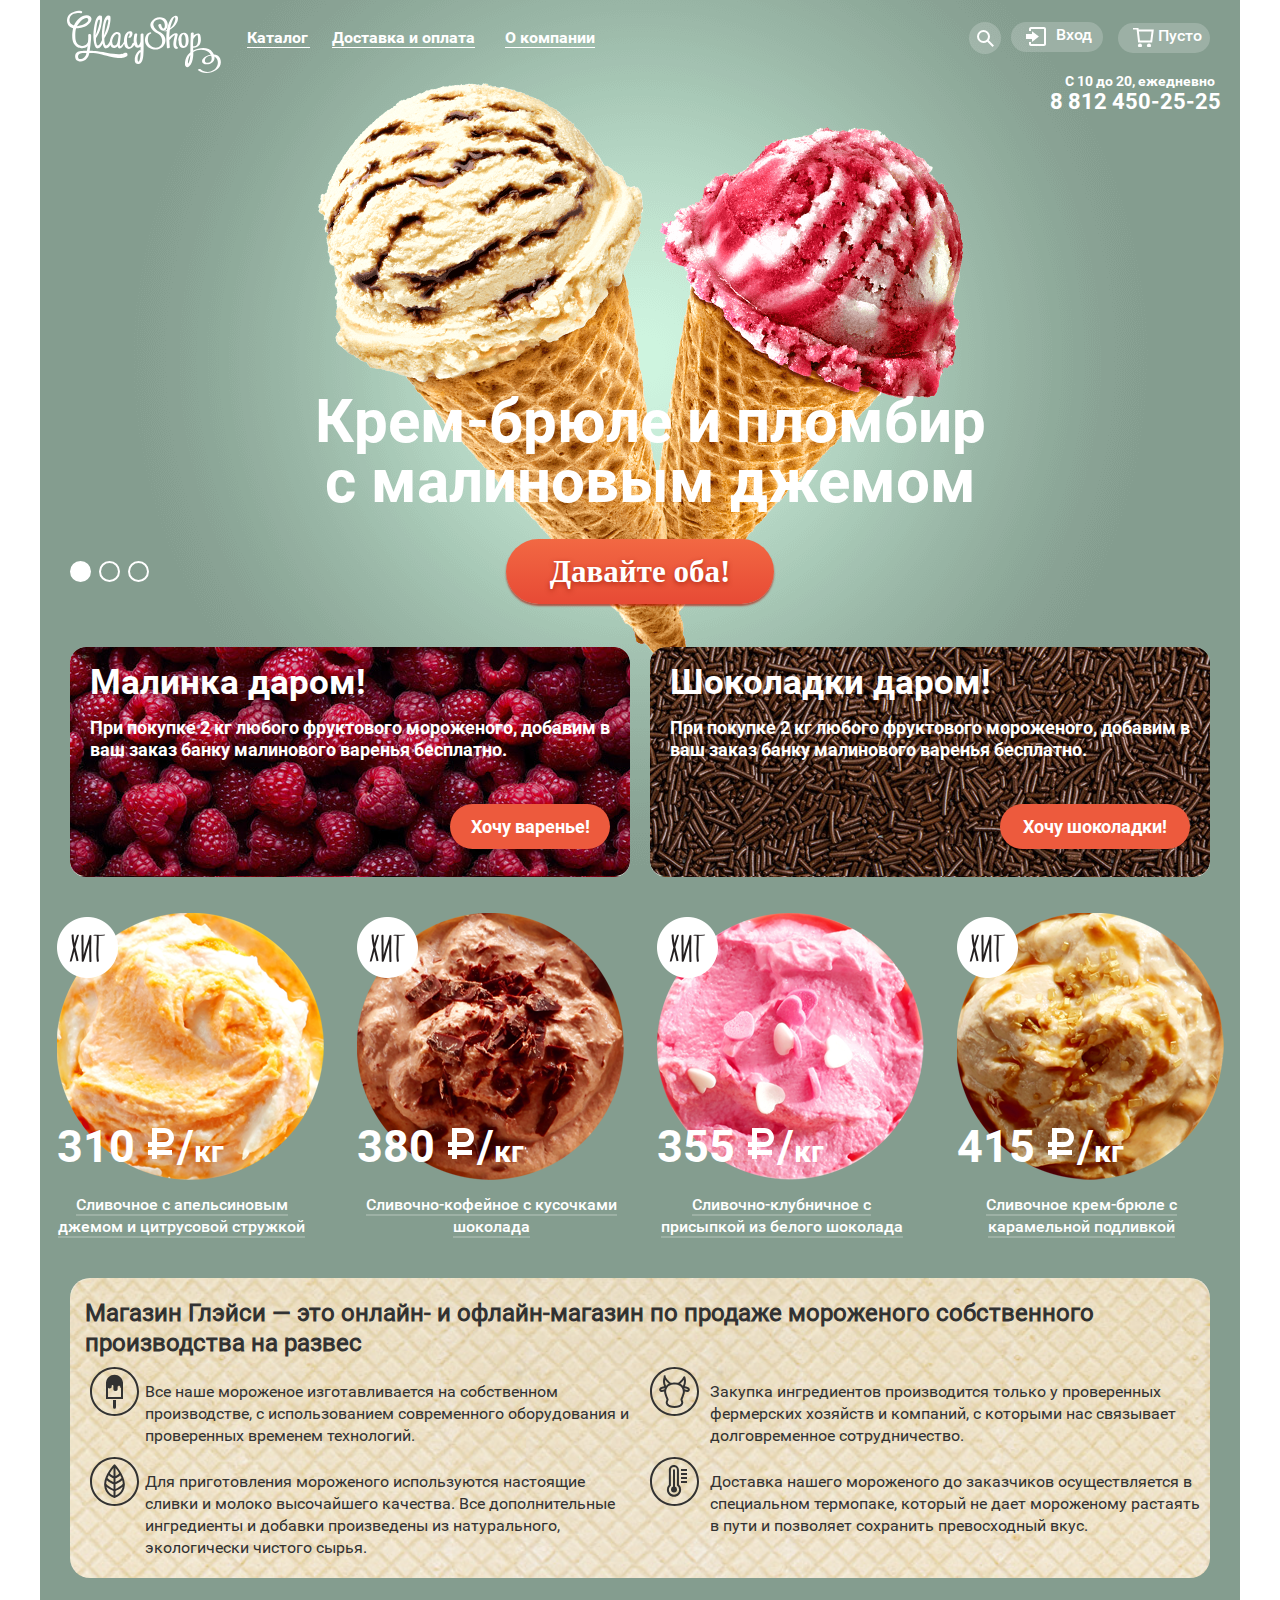
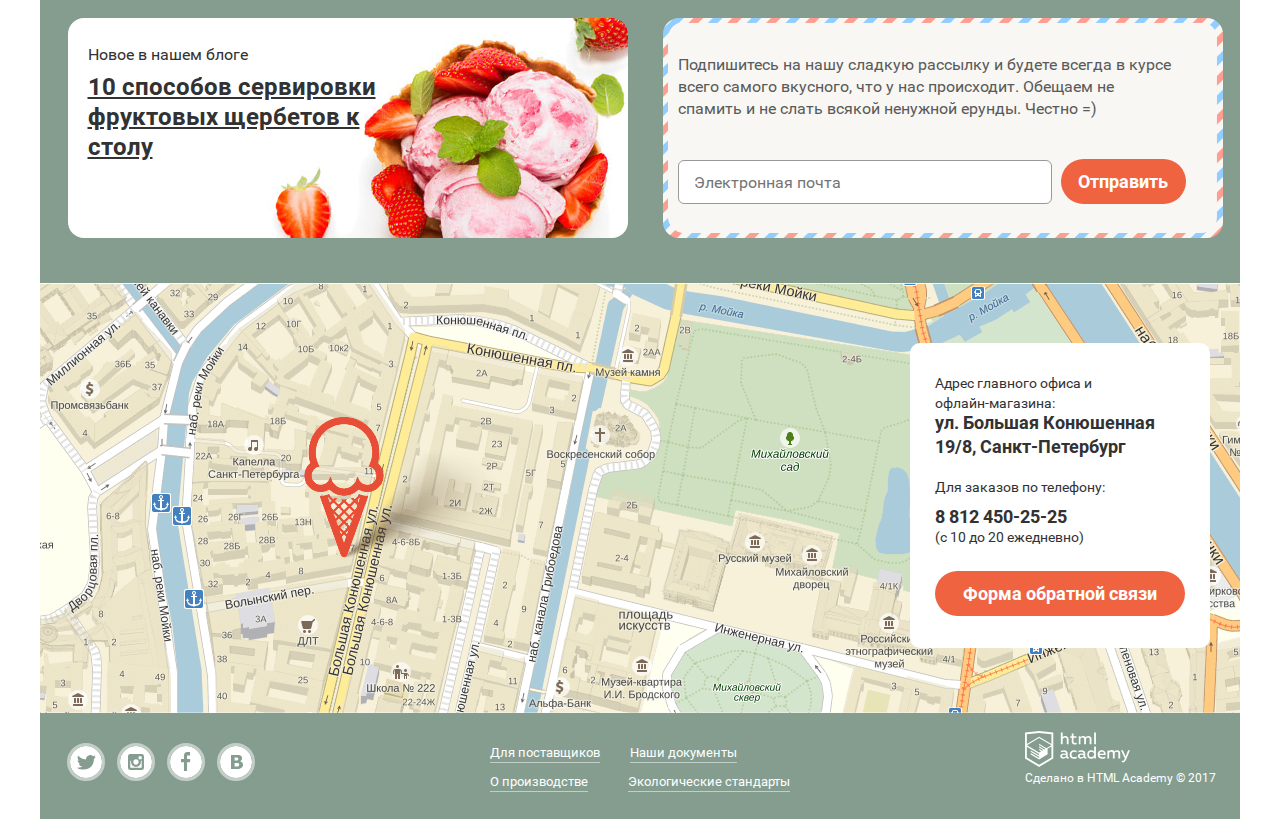
==== commit ce4872f7: "New" ====
--- a/index.html
+++ b/index.html
@@ -19,17 +19,17 @@
           <div class="header-logo"><img src="img/logo.svg" alt="Логотип"></div>
           <nav class="header-nav">
             <ul class="nav__list">
-              <li class="nav__item nav__item--catalog">Каталог
+              <li class="nav__item nav__item--catalog"><a href="">Каталог</a>
                 <ul class="nav-catalog__list">
-                        <li class="nav-catalog__item nav-catalog__item--new"><a href="#">Новинки</a></li>
-                        <li class="nav-catalog__item nav-catalog__item-cream"><a href="#">Сливочное</a></li>
-                        <li class="nav-catalog__item"><a href="#">Щербеты</a></li>
-                        <li class="nav-catalog__item"><a href="#">Фруктовый лед</a></li>
-                        <li class="nav-catalog__item"><a href="#">Мелорин</a></li>
+                        <li class="nav-catalog__bottom nav-catalog__bottom--new"><a href="#">Новинки</a></li>
+                        <li class="nav-catalog__bottom nav-catalog__bottom-cream"><a href="#">Сливочное</a></li>
+                        <li class="nav-catalog__bottom"><a href="#">Щербеты</a></li>
+                        <li class="nav-catalog__bottom"><a href="#">Фруктовый лед</a></li>
+                        <li class="nav-catalog__bottom"><a href="#">Мелорин</a></li>
                </ul>
               </li>
-              <li class="nav__item nav__item--delivery">Доставка и оплата</li>
-              <li class="nav__item nav__item--company">О компании</li>
+              <li class="nav__item nav__item--delivery"><a href="">Доставка и оплата</a></li>
+              <li class="nav__item nav__item--company"><a href="">О компании</a></li>
             </ul>
           </nav>
           <div class="header-blok">
@@ -40,7 +40,15 @@
           </div>
             <div class="header-login"><a href="#">Вход</a>
               <div class="login__form">
-                <input type="text" name="search" placeholder="Что ищем?">
+                <input type="text" name="e-mail" placeholder="Электронная почта">
+                <input type="text" name="password" placeholder="Пароль">
+                <div class="login__group">
+                <button class="login__button">Войти</button>
+                <div class="description__group">
+                <p class="login__description"><a href="#">Забыли пароль?</a></p>
+                <p class="login__description login__description--reg"><a href="#">Новая регистрация</a></p>
+                </div>
+                </div>
               </div>
             </div>
              <p class="header-basket"><a href="#">Пусто</a></p>
--- a/css/style.css
+++ b/css/style.css
@@ -246,22 +246,41 @@
   list-style-type: none;
   position: relative;
   bottom: 65px;
-  left: 165px;
-}
-
-.nav__item
+  left: 170px;
+}
+
+.nav__item a
 {
   font-family: "Roboto-Bold";
   color: #fff;
   font-size: 16px;
   line-height: 18px;
+  text-decoration: none;
   border-bottom: 1px solid #fff;
-  margin-right: 30px;
   display:inline-block;
   display:block;
 }
 
-.nav__item--catalog:hover
+.nav__item--catalog
+{
+  width: 87px;
+  height: 32px;
+  font-family: "Roboto-Bold";
+  color: #fff;
+  font-size: 16px;
+  line-height: 18px;
+  text-decoration: none;
+  cursor: pointer;
+  box-sizing: border-box;
+  position: relative;
+  padding-left: 12px;
+  padding-right: 12px;
+  padding-top: 5px;
+  bottom: 5px;
+  margin-left: -15px;
+  }
+
+.nav__item--catalog a:hover
 {
   width: 87px;
   height: 32px;
@@ -271,13 +290,20 @@
    color: #000;
    cursor: pointer;
    box-sizing: border-box;
+   text-decoration: none;
    border:none;
    position: relative;
    padding-left: 12px;
    padding-right: 12px;
    padding-top: 5px;
    bottom: 5px;
-   margin-left: -10px;
+   margin-left: -15px;
+}
+
+
+.nav__item--catalog a:active
+{
+  background-image: url("../img/catalog-active.png");
 }
 
 .nav__item:hover:nth-child(1)
@@ -291,13 +317,11 @@
 			    top: 35px;
 			}
 
-			/* отображаем выпадающий список при наведении */
 .header-nav .nav__list .nav__item:hover > .nav-catalog__list {
 			    display:inherit;
 			}
 
-			/* первый уровень выпадающего списка */
-.header-nav .nav__list .nav-catalog__list .nav-catalog__item {
+.header-nav .nav__list .nav-catalog__list .nav-catalog__bottom {
 			    min-width:140px;
 			    float:none;
 			    display:list-item;
@@ -318,11 +342,14 @@
   width: 140px;
   padding: 0;
   position: relative;
-  left: 20px;
+  left: 10px;
+  margin-left: -20px;
   padding-top: 10px;
-}
-
-.nav-catalog__item
+  padding-left: 10px;
+}
+
+
+.nav-catalog__bottom a
 {
   width: 100%;
   padding-bottom: 17px;
@@ -331,48 +358,64 @@
   text-align: center;
   position: relative;
   vertical-align: middle;
-}
-
-.nav-catalog__item--new
-{
+  text-decoration: none;
+  border: none;
+}
+
+.nav-catalog__bottom--new a
+{
+  width: 60px;
   font-family: "Roboto-Bold";
   font-weight: bold;
   font-size: 14px;
   line-height: 16px;
-  border-bottom: 1px solid #000;
+  border-bottom: 1px solid #d1d0ce;
   padding-bottom: 14px;
   padding-left: 0px;
   padding-right: 0px;
   text-align: center;
-  position: relative;
   vertical-align: middle;
-}
-
-.nav-catalog__item--cream
+  right: 10px;
+  padding-left: 10px;
+}
+
+.nav-catalog__bottom--cream
 {
   position: relative;
   padding-top: 5px;
 }
 
-.nav-catalog__item:hover
-{
+.nav-catalog__bottom a:hover
+{
+  width: 100%;
+  font-family: "Roboto-Regular";
+  font-size: 14px;
+  line-height: 16px;
+  color: #323232;
+  background-image: none;
   background-color: #fbded7;
-  background-size: 100%;
-}
-
-.nav-catalog__item:focus
-{
+  text-align: left;
+}
+
+.nav-catalog__bottom a:focus
+{
+  width: 100%;
+  font-family: "Roboto-Regular";
+  font-size: 14px;
+  line-height: 16px;
+  color: #323232;
+  background-image: none;
   background-color: #f6b5a5;
-  width: 142px;
-}
-
-.nav-catalog__item:active
+  text-align: left;
+}
+
+.nav-catalog__bottom a:active
 {
   background-color: #f6b5a5;
 }
 
 
-.nav-catalog__item a
+.nav-catalog__bottom a
 {
   width: 100%;
   font-family: "Roboto-Regular";
@@ -382,7 +425,6 @@
   color: #323232;
   text-align:left;
   position: relative;
-  left: 15px;
 
 }
 
@@ -454,7 +496,7 @@
 .header-search:hover .search__form{
     display:block;
     position:absolute;
-    top:120px;
+    top:106px;
     z-index:9999;
     width:340px;
 }
@@ -475,6 +517,12 @@
   right: 45px;
 }
 
+.header-login:hover
+{
+  background-color: rgba(255, 255, 255);
+  color: #000;
+}
+
 .header-login a
 {
   text-decoration:none;
@@ -483,6 +531,22 @@
   left:45px;
   bottom: 15px;
 }
+
+.header-login a:hover
+{
+  color: #000;
+}
+
+.header-login a:active
+{
+  color: #000;
+}
+
+.header-login a:checked
+{
+  color: #000;
+}
+
 
 .header-login::before
 {
@@ -498,19 +562,49 @@
   left: 15px;
 }
 
+.header-login:hover:before
+{
+  content: "";
+  display: block;
+  width: 21px;
+  height: 19px;
+  background: url("../img/login-hover.png") no-repeat;
+  background-repeat: no-repeat;
+  background-position: center center;
+  position: relative;
+  top:5px;
+  left: 15px;
+}
+
 .login__form{
     display:none;
-    margin-left:-300px;
+    margin-left:-200px;
     padding:10px;
     background:#f3f3f3;
-    width: 340px;
-    height:80px;
+    width: 277px;
+    height:210px;
     -moz-box-shadow:0 5px 5px rgba(0,0,0,0.3);
     -webkit-box-shadow:0 5px 5px rgba(0,0,0,0.3);
     box-shadow:0 5px 5px rgba(0,0,0,0.3);
     position: relative;
-    margin-top:-70px;
+    margin-top:-85px;
     border-radius: 8px;
+}
+
+.login__form input
+{
+  width: 237px;
+  height: 42px;
+  border-radius: 6px;
+  border:1px solid #d3d3d2;
+  margin-left: 8px;
+  margin-top: 15px;
+  font-family: "Roboto-Regular";
+  font-size: 14px;
+  line-height: 24px;
+  color: #999999;
+  margin-left: 20px;
+  margin-right: 20px;
 }
 
 .header-login:hover .login__form{
@@ -518,7 +612,64 @@
     position:absolute;
     top:120px;
     z-index:9999;
-    width:340px;
+}
+
+.login__group
+{
+  display: flex;
+  flex-direction: row;
+}
+
+.login__button
+{
+  width: 100px;
+  height: 45px;
+  font-family: "Roboto-Bold";
+  color: #fff;
+  font-size: 18px;
+  line-height: 24px;
+  text-decoration:none;
+  border: none;
+  background: #f26843;
+  background: linear-gradient(to bottom, #f26843 0%, #e74a35 100%);
+  border-radius: 20px;
+  box-shadow: 0 2px 2px rgba(172, 16, 0, 0.64);
+  border: none;
+  cursor: pointer;
+  margin-left: 20px;
+  margin-top: 20px;
+}
+
+.login__description a
+{
+  font-family: "Roboto-Regular";
+  color: #323232;
+  font-size: 13px;
+  line-height: 24px;
+  text-decoration:none;
+  border-bottom: 1px solid #323232;
+  position: relative;
+  left: 30px;
+  bottom: 0;
+}
+
+.login__description--reg a
+{
+  position: relative;
+  left: 30px;
+  bottom: 15px;
+}
+
+.login__description a:hover
+{
+  color: #e84d37;
+  border-bottom: 1px solid #e84d37;
+}
+
+.login__description--reg a:hover
+{
+  color: #e84d37;
+  border-bottom: 1px solid #e84d37;
 }
 
 .header-basket
@@ -1228,7 +1379,7 @@
   bottom: 12px;
 }
 
-.nav__item--catalog
+.nav__item--current
 {
   width: 87px;
   height: 32px;
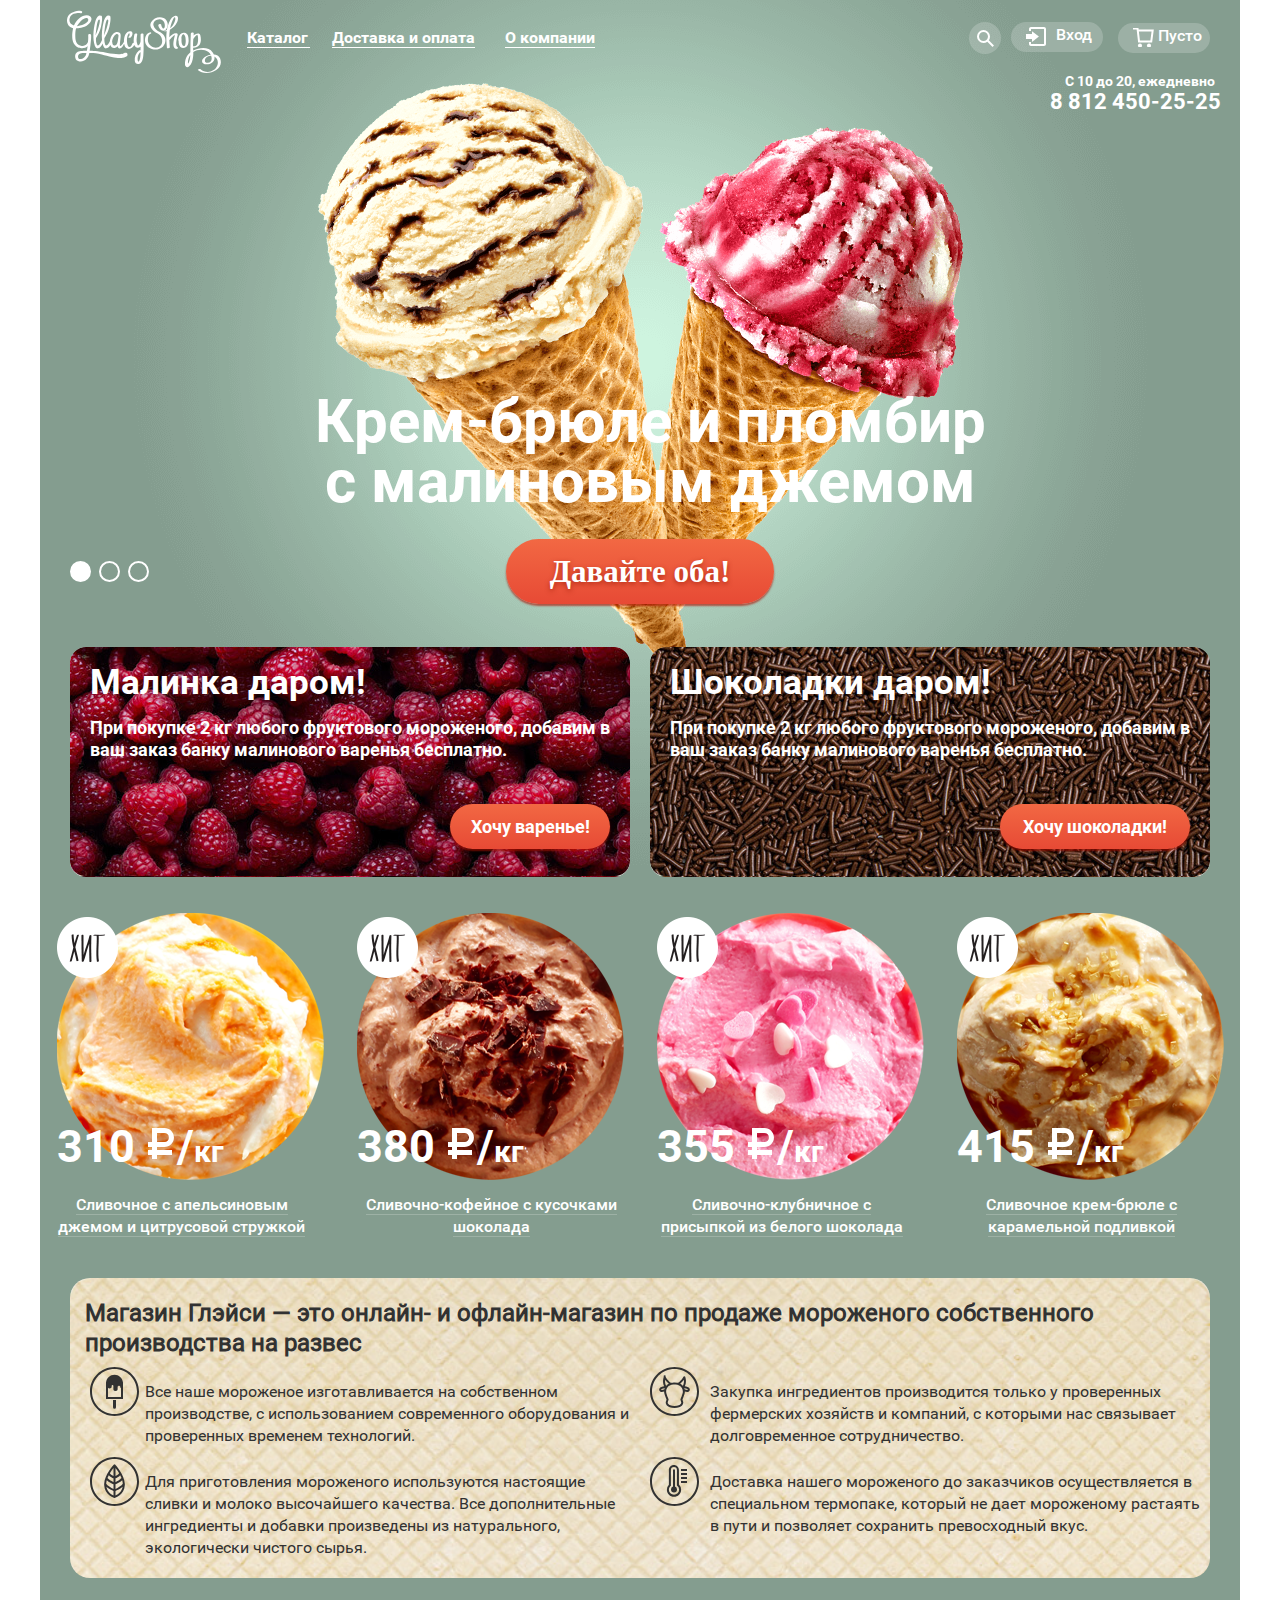
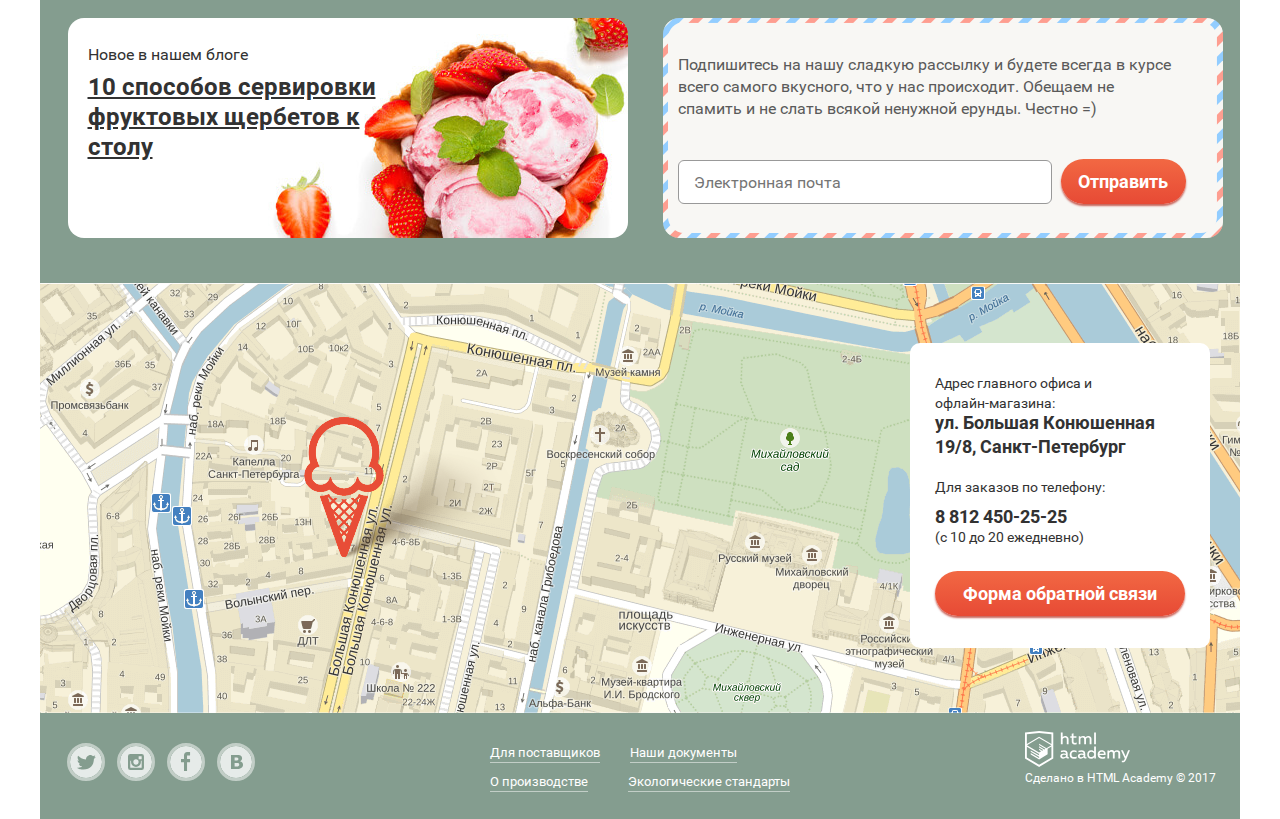
==== commit 8af9dc04: "New style element" ====
--- a/index.html
+++ b/index.html
@@ -174,10 +174,10 @@
      <footer class="page-footer">
         <div class="footer-social">
           <ul class="social__list">
-            <li class="social__item"><img src="img/twitter.svg" alt=""></li>
-            <li class="social__item"><img src="img/instagram.svg" alt=""></li>
-            <li class="social__item"><img src="img/fb.svg" alt=""></li>
-            <li class="social__item"><img src="img/vk.svg" alt=""></li>
+            <li class="social__item social__item--twi"><img src="img/twitter.svg" alt=""></li>
+            <li class="social__item social__item--insta"><img src="img/instagram.svg" alt=""></li>
+            <li class="social__item social__item--fb"><img src="img/fb.svg" alt=""></li>
+            <li class="social__item social__item--vk"><img src="img/vk.svg" alt=""></li>
           </ul>
         </div>
         <div class="footer-nav">
--- a/css/style.css
+++ b/css/style.css
@@ -172,10 +172,14 @@
 
   vertical-align: top;
 
-  background-color: transparent;
+  background-color: rgba();
   border: 2px solid #ffffff;
   border-radius: 50%;
   cursor: pointer;
+}
+
+.slider-controls label:hover {
+  background-color: rgba(255, 255, 255, 0.4);
 }
 
 #product-1:checked ~ .site-wrapper {
@@ -364,7 +368,7 @@
 
 .nav-catalog__bottom--new a
 {
-  width: 60px;
+  width: 80px;
   font-family: "Roboto-Bold";
   font-weight: bold;
   font-size: 14px;
@@ -387,19 +391,21 @@
 
 .nav-catalog__bottom a:hover
 {
-  width: 100%;
+  width: 150px;
   font-family: "Roboto-Regular";
   font-size: 14px;
   line-height: 16px;
-  color: #323232;
+  color: #d1d0ce;
   background-image: none;
   background-color: #fbded7;
   text-align: left;
+  position: relative;
+  left: 5px;
 }
 
 .nav-catalog__bottom a:focus
 {
-  width: 100%;
+  width: 150px;
   font-family: "Roboto-Regular";
   font-size: 14px;
   line-height: 16px;
@@ -407,11 +413,16 @@
   background-image: none;
   background-color: #f6b5a5;
   text-align: left;
+  position: relative;
+  left: 5px;
 }
 
 .nav-catalog__bottom a:active
 {
+  width: 150px;
   background-color: #f6b5a5;
+  position: relative;
+  right: 20px;
 }
 
 
@@ -640,6 +651,24 @@
   margin-top: 20px;
 }
 
+.login__button:hover {
+  background: linear-gradient(to bottom, #f58669 0%, #ec6f5e 100%);
+  box-shadow: 0 2px 2px rgba(172, 16, 0, 1);
+  border: none;
+}
+
+.login__button:active {
+  background: linear-gradient(to bottom, #d84732 0%, #e1613e 100%);
+  box-shadow: inset 0 2px 2px rgba(172, 16, 0, 1);
+  border: none;
+}
+
+.login__button:focus {
+  background: linear-gradient(to bottom, #d84732 0%, #e1613e 100%);
+  box-shadow: inset 0 2px 2px rgba(172, 16, 0, 1);
+  border: none;
+}
+
 .login__description a
 {
   font-family: "Roboto-Regular";
@@ -830,6 +859,30 @@
   border-radius: 28px;
   margin-left: 350px;
   margin-top: 10px;
+  background: #f26843;
+  background: linear-gradient(to bottom, #f26843 0%, #e74a35 100%);
+  border-radius: 50px;
+  box-shadow: 0 2px 2px rgba(172, 16, 0, 0.64);
+  border: none;
+  cursor: pointer;
+}
+
+.card__button:hover {
+  background: linear-gradient(to bottom, #f58669 0%, #ec6f5e 100%);
+  box-shadow: 0 2px 2px rgba(172, 16, 0, 1);
+  border: none;
+}
+
+.card__button:active {
+  background: linear-gradient(to bottom, #d84732 0%, #e1613e 100%);
+  box-shadow: inset 0 2px 2px rgba(172, 16, 0, 1);
+  border: none;
+}
+
+.card__button:focus {
+  background: linear-gradient(to bottom, #d84732 0%, #e1613e 100%);
+  box-shadow: inset 0 2px 2px rgba(172, 16, 0, 1);
+  border: none;
 }
 
 .card__button--raspberry
@@ -910,7 +963,19 @@
   text-decoration: none;
   text-align: center;
   color: #fff;
-  border-bottom: 2px solid #9db1a5;
+  border-bottom: 1px solid #9db1a5;
+}
+
+.catalog__description a:hover
+{
+  color: #ffbc9e;
+  border-bottom: 1px solid #ffbc9e;
+}
+
+.catalog__description a:active
+{
+  color: #ffbc9e;
+  border-bottom: 1px solid #ffbc9e;
 }
 
 .catalog__description--coffee
@@ -923,7 +988,6 @@
   display: none;
   width: 200px;
   height: 40px;
-  background-color: #f26743;
   font-family: "Roboto-Bold";
   font-size: 18px;
   line-height: 24px;
@@ -931,6 +995,30 @@
   border: none;
   border-radius: 20px;
   margin-left: 50px;
+  background: #f26843;
+  background: linear-gradient(to bottom, #f26843 0%, #e74a35 100%);
+  border-radius: 50px;
+  box-shadow: 0 2px 2px rgba(172, 16, 0, 0.64);
+  border: none;
+  cursor: pointer;
+}
+
+.catalog__button:hover {
+  background: linear-gradient(to bottom, #f58669 0%, #ec6f5e 100%);
+  box-shadow: 0 2px 2px rgba(172, 16, 0, 1);
+  border: none;
+}
+
+.catalog__button:active {
+  background: linear-gradient(to bottom, #d84732 0%, #e1613e 100%);
+  box-shadow: inset 0 2px 2px rgba(172, 16, 0, 1);
+  border: none;
+}
+
+.catalog__button:focus {
+  background: linear-gradient(to bottom, #d84732 0%, #e1613e 100%);
+  box-shadow: inset 0 2px 2px rgba(172, 16, 0, 1);
+  border: none;
 }
 
 .catalog-item:hover
@@ -963,7 +1051,7 @@
 .catalog-item:hover .catalog__description
 {
   position: relative;
-  bottom: 135px;
+  bottom: 130px;
   left: 20px;
 }
 
@@ -1144,6 +1232,16 @@
   color: #323232;
 }
 
+.blog-card__title a:hover
+{
+  color: #e84d37;
+}
+
+.blog-card__title a:active
+{
+  color: #e84d37;
+}
+
 .blog-card__description
 {
   font-family: "Roboto-Regular";
@@ -1206,7 +1304,6 @@
 {
   width: 125px;
   height: 45px;
-  background-color: #f06341;
   border: none;
   border-radius: 25px;
   font-family: "Roboto-Bold";
@@ -1216,7 +1313,33 @@
   position: relative;
   top: 55px;
   left: 15px;
-}
+  background: #f26843;
+  background: linear-gradient(to bottom, #f26843 0%, #e74a35 100%);
+  border-radius: 50px;
+  box-shadow: 0 2px 2px rgba(172, 16, 0, 0.64);
+  border: none;
+  cursor: pointer;
+}
+
+.blog-form__button:hover {
+  background: linear-gradient(to bottom, #f58669 0%, #ec6f5e 100%);
+  box-shadow: 0 2px 2px rgba(172, 16, 0, 1);
+  border: none;
+}
+
+.blog-form__button:active {
+  background: linear-gradient(to bottom, #d84732 0%, #e1613e 100%);
+  box-shadow: inset 0 2px 2px rgba(172, 16, 0, 1);
+  border: none;
+}
+
+.blog-form__button:focus {
+  background: linear-gradient(to bottom, #d84732 0%, #e1613e 100%);
+  box-shadow: inset 0 2px 2px rgba(172, 16, 0, 1);
+  border: none;
+}
+
+
 
 .map-section
 {
@@ -1241,7 +1364,6 @@
 {
   width: 250px;
   height: 45px;
-  background-color: #f06341;
   border: none;
   border-radius: 25px;
   font-family: "Roboto-Bold";
@@ -1251,6 +1373,30 @@
   position: relative;
   top: -10px;
   left: 25px;
+  background: #f26843;
+  background: linear-gradient(to bottom, #f26843 0%, #e74a35 100%);
+  border-radius: 50px;
+  box-shadow: 0 2px 2px rgba(172, 16, 0, 0.64);
+  border: none;
+  cursor: pointer;
+}
+
+.map-card__button:hover {
+  background: linear-gradient(to bottom, #f58669 0%, #ec6f5e 100%);
+  box-shadow: 0 2px 2px rgba(172, 16, 0, 1);
+  border: none;
+}
+
+.map-card__button:active {
+  background: linear-gradient(to bottom, #d84732 0%, #e1613e 100%);
+  box-shadow: inset 0 2px 2px rgba(172, 16, 0, 1);
+  border: none;
+}
+
+.map-card__button:focus {
+  background: linear-gradient(to bottom, #d84732 0%, #e1613e 100%);
+  box-shadow: inset 0 2px 2px rgba(172, 16, 0, 1);
+  border: none;
 }
 
 .map-card__info
@@ -1311,11 +1457,133 @@
   margin-top: 30px
 }
 
-.social__item img
-{
+.social__item--insta:hover img
+{
+  display: none;
+}
+
+.social__item--insta:hover
+{
+  width: 32px;
+  height: 32px;
+  background-image: url("../img/instagram-hover.svg");
+  background-repeat: no-repeat;
+  cursor: pointer;
   border: 3px solid #c2cec7;
   border-radius: 20px;
   margin-left: 12px;
+}
+
+.social__item--insta:active
+{
+  width: 32px;
+  height: 32px;
+  background-image: url("../img/instagram-active.svg");
+  background-repeat: no-repeat;
+  cursor: pointer;
+  border: 3px solid #c2cec7;
+  border-radius: 20px;
+  margin-left: 12px;
+}
+
+.social__item--fb:hover img
+{
+  display: none;
+}
+
+.social__item--fb:hover
+{
+  width: 32px;
+  height: 32px;
+  background-image: url("../img/fb-hover.svg");
+  background-repeat: no-repeat;
+  cursor: pointer;
+  border: 3px solid #c2cec7;
+  border-radius: 20px;
+  margin-left: 12px;
+}
+
+.social__item--fb:active
+{
+  width: 32px;
+  height: 32px;
+  background-image: url("../img/fb-active.svg");
+  background-repeat: no-repeat;
+  cursor: pointer;
+  border: 3px solid #c2cec7;
+  border-radius: 20px;
+  margin-left: 12px;
+}
+
+.social__item--twi:hover img
+{
+  display: none;
+}
+
+.social__item--twi:hover
+{
+  width: 32px;
+  height: 32px;
+  background-image: url("../img/twitter-hover.svg");
+  background-repeat: no-repeat;
+  cursor: pointer;
+  border: 3px solid #c2cec7;
+  border-radius: 20px;
+  margin-left: 12px;
+}
+
+.social__item--twi:active
+{
+  width: 32px;
+  height: 32px;
+  background-image: url("../img/twitter-active.svg");
+  background-repeat: no-repeat;
+  cursor: pointer;
+  border: 3px solid #c2cec7;
+  border-radius: 20px;
+  margin-left: 12px;
+}
+
+.social__item--vk:hover img
+{
+  display: none;
+}
+
+.social__item--vk:hover
+{
+  width: 32px;
+  height: 32px;
+  background-image: url("../img/vk-hover.svg");
+  background-repeat: no-repeat;
+  cursor: pointer;
+  border: 3px solid #c2cec7;
+  border-radius: 20px;
+  margin-left: 12px;
+}
+
+.social__item--vk:active
+{
+  width: 32px;
+  height: 32px;
+  background-image: url("../img/vk-active.svg");
+  background-repeat: no-repeat;
+  cursor: pointer;
+  border: 3px solid #c2cec7;
+  border-radius: 20px;
+  margin-left: 12px;
+}
+
+.social__item img
+{
+  border: 3px solid #c2cec7;
+  border-radius: 20px;
+  margin-left: 12px;
+}
+
+.social__item--insta:hover img
+{
+  border: 3px solid #c2cec7;
+  border-radius: 20px;
 }
 
 .footer-nav
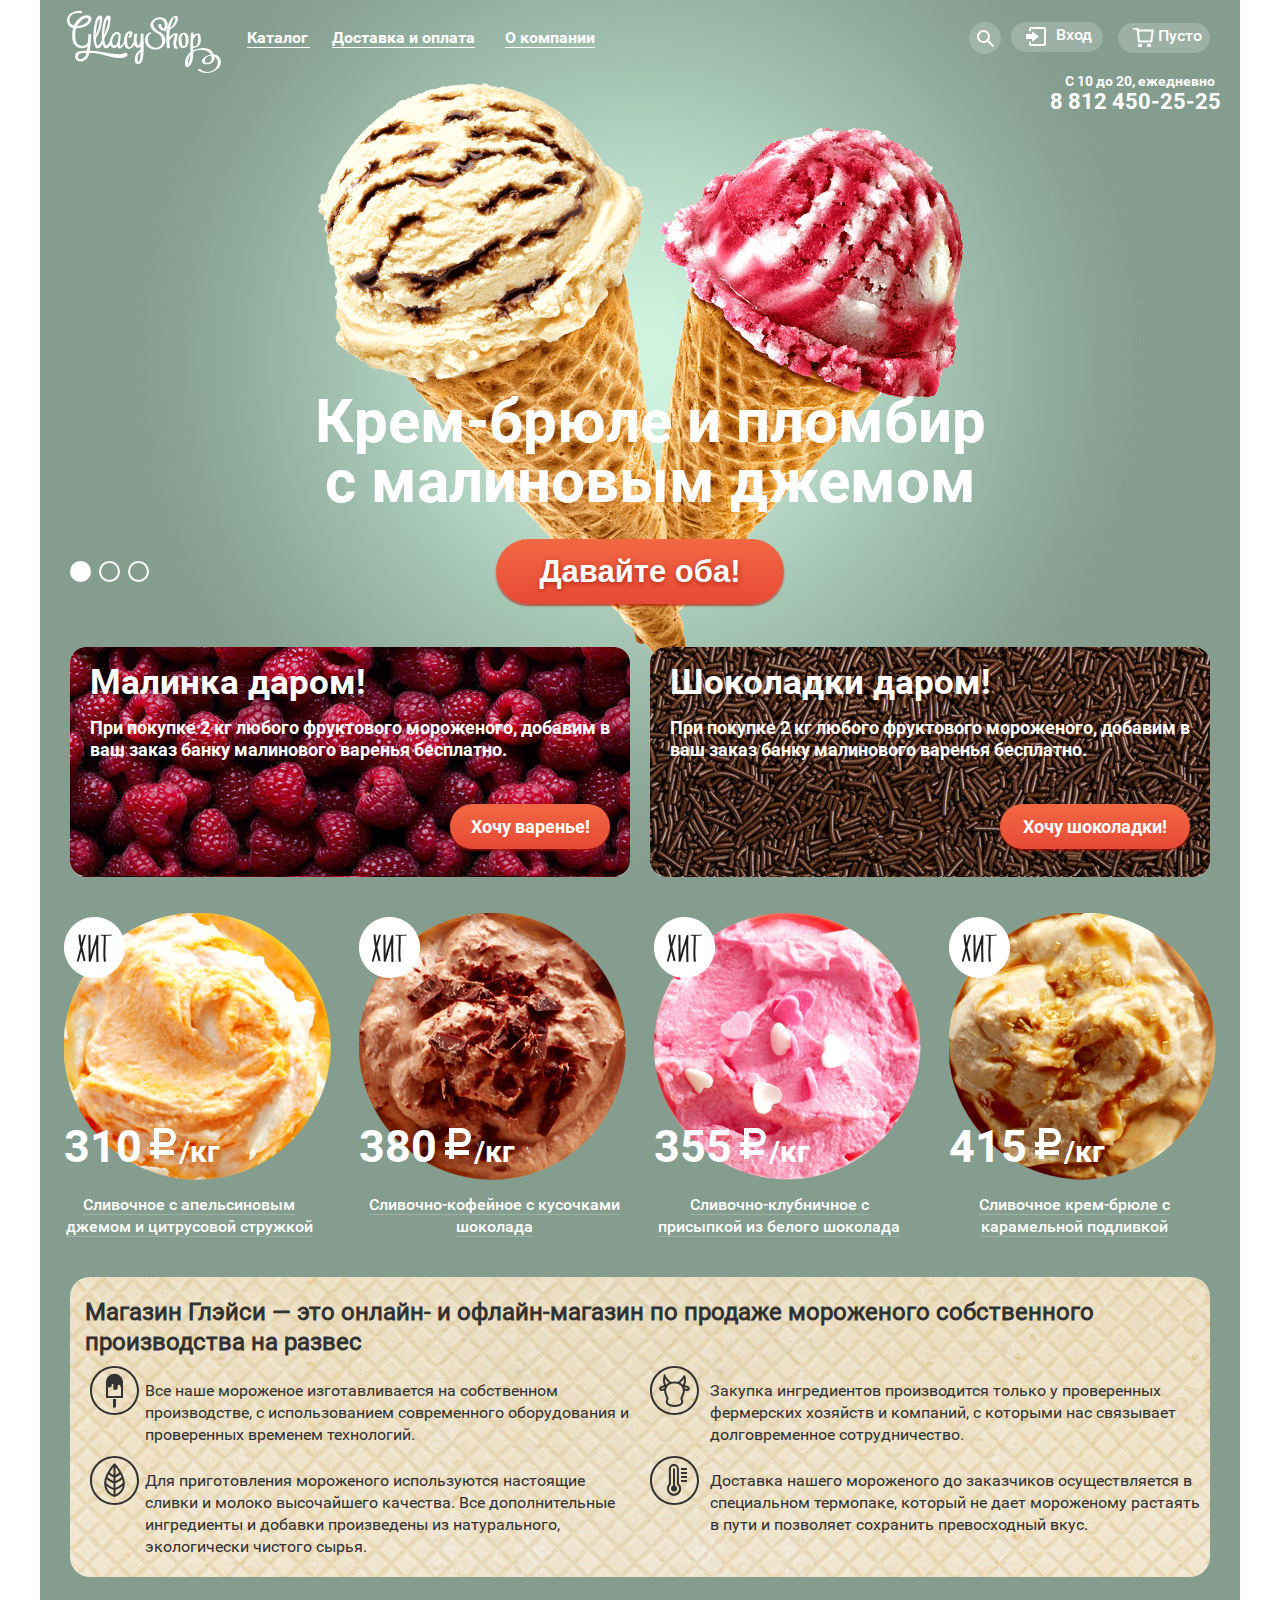
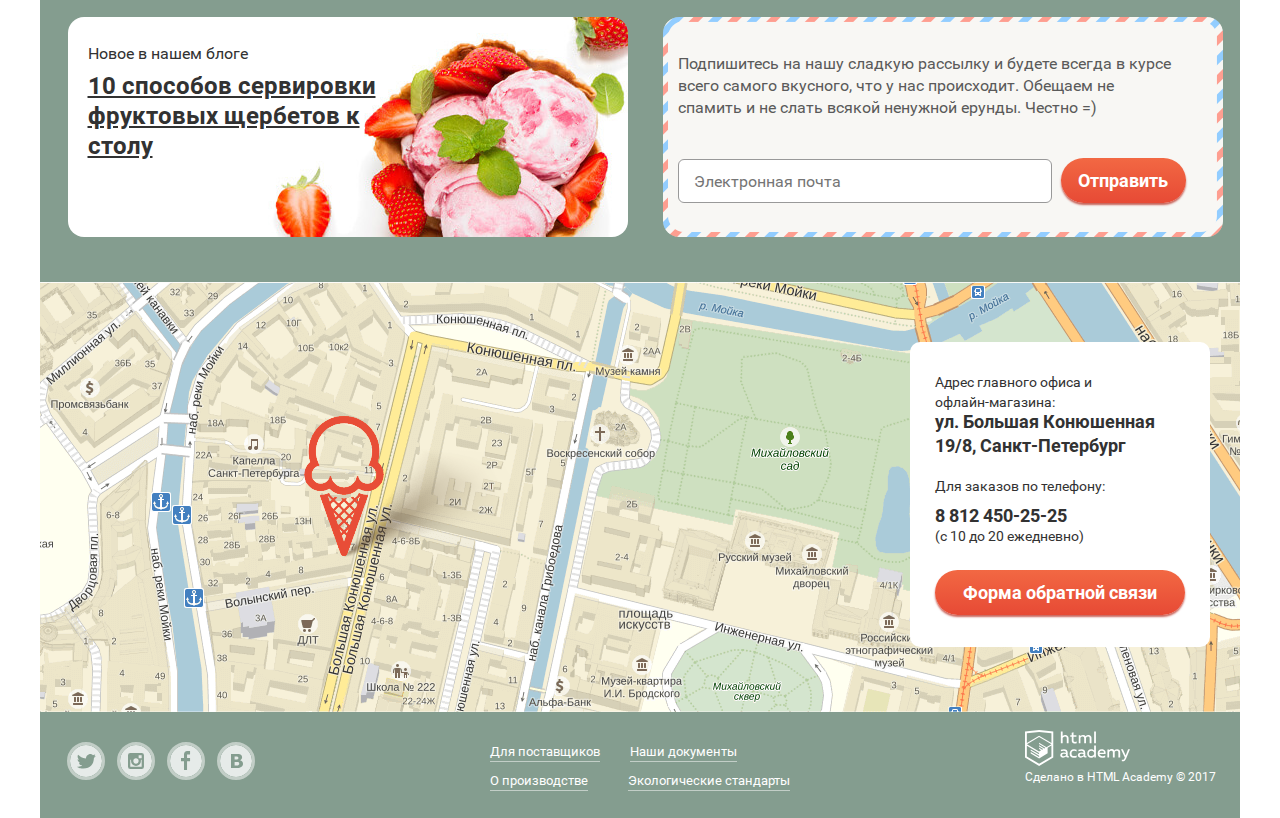
==== commit d0b22727: "Finally" ====
--- a/index.html
+++ b/index.html
@@ -104,28 +104,36 @@
      <section class="catalog-section container">
           <div class="catalog">
             <div class="catalog-item">
-              <img src="img/orange.png" alt="" class="catalog__photo">
-              <p class="catalog__price">310 <span><img src="img/ruble.svg" alt=""></span>/<span>кг</span></p>
-              <p class="catalog__description"><a href="#">Сливочное с апельсиновым джемом и цитрусовой стружкой</a></p>
-              <button class="catalog__button">Быстрый просмотр</button>
-            </div>
-            <div class="catalog-item">
+              <div class="catalog-item__hover">
+                <img src="img/orange.png" alt="" class="catalog__photo">
+                <p class="catalog__price">310 <span><img src="img/ruble.svg" alt=""></span><span class="slash">/</span><span>кг</span></p>
+                <p class="catalog__description"><a href="#">Сливочное с апельсиновым джемом и цитрусовой стружкой</a></p>
+                <button class="catalog__button">Быстрый просмотр</button>
+              </div>
+            </div>
+            <div class="catalog-item">
+              <div class="catalog-item__hover">
               <img src="img/coffee.png" alt="" class="catalog__photo">
-              <p class="catalog__price">380 <span><img src="img/ruble.svg" alt=""></span>/<span>кг</span></p>
+              <p class="catalog__price">380 <span><img src="img/ruble.svg" alt=""></span><span class="slash">/</span><span>кг</span></p>
               <p class="catalog__description catalog__description--coffee"><a href="#">Сливочно-кофейное с кусочками шоколада</a></p>
               <button class="catalog__button">Быстрый просмотр</button>
-            </div>
-            <div class="catalog-item">
+              </div>
+            </div>
+            <div class="catalog-item">
+              <div class="catalog-item__hover">
               <img src="img/straw.png" alt="" class="catalog__photo">
-              <p class="catalog__price">355 <span><img src="img/ruble.svg" alt=""></span>/<span>кг</span></p>
+              <p class="catalog__price">355 <span><img src="img/ruble.svg" alt=""></span><span class="slash">/</span><span>кг</span></p>
               <p class="catalog__description"><a href="#">Сливочно-клубничное с присыпкой из белого шоколада</a></p>
               <button class="catalog__button">Быстрый просмотр</button>
             </div>
-            <div class="catalog-item">
+          </div>
+            <div class="catalog-item">
+              <div class="catalog-item__hover">
               <img src="img/cream.png" alt="" class="catalog__photo">
-              <p class="catalog__price">415 <span><img src="img/ruble.svg" alt=""></span>/<span>кг</span></p>
+              <p class="catalog__price">415 <span><img src="img/ruble.svg" alt=""></span><span class="slash">/</span><span>кг</span></p>
               <p class="catalog__description"><a href="#">Сливочное крем-брюле с карамельной подливкой</a></p>
               <button class="catalog__button">Быстрый просмотр</button>
+            </div>
             </div>
           </div>
      </section>
@@ -167,7 +175,23 @@
           <p class="map-card__adresss map-card__adresss--phone">8 812 450-25-25</p>
           <p class="map-card__info map-card__info--time">(с 10 до 20 ежедневно)</p>
         </div>
-        <button class="map-card__button">Форма обратной связи</button>
+        <form action="#openModal">
+		          <button class="map-card__button">Форма обратной связи</button>
+	      </form>
+              <div id="openModal" class="modalDialog">
+              	<div>
+              		<a href="#close" title="Закрыть" class="close"></a>
+                  <p class="modal__description">Мы обязательно вам ответим!</p>
+                  <form id="contact" action="#" method="post">
+                    <div class="username_all">
+                      <input placeholder="Как вас зовут?" type="text" tabindex="1">
+                      <input placeholder="Ваша почта для ответа" type="email" tabindex="2">
+                    </div>
+                      <textarea placeholder="Напишите что-нибудь..." tabindex="5"></textarea>
+                      <button class ="modal__button">Отправить</button>
+                  </form>
+                </div>
+              </div>
       </div>
      </section>
 
--- a/css/style.css
+++ b/css/style.css
@@ -497,12 +497,32 @@
   border:1px solid #d3d3d2;
   margin-left: 8px;
   margin-top: 15px;
-  font-family: "Roboto-Regular";
+  font-family: "Roboto-Bold";
   font-size: 14px;
   line-height: 24px;
+  color: #000;
+  padding-left: 14px;
+}
+
+.search__form input::placeholder
+{
+   font-family: "Roboto-Regular";
+   color: #999999;
+   font-weight: 400;
+}
+
+.search__form input:hover
+{
+  border:2px solid #c7c6c5;
   color: #999999;
-  padding-left: 14px;
-}
+}
+
+.search__form input:focus
+{
+  border:2px solid #8fbdec;
+  color: #000;
+}
+
 
 .header-search:hover .search__form{
     display:block;
@@ -610,13 +630,35 @@
   border:1px solid #d3d3d2;
   margin-left: 8px;
   margin-top: 15px;
-  font-family: "Roboto-Regular";
+  font-family: "Roboto-Bold";
   font-size: 14px;
   line-height: 24px;
+  font-weight: 700;
+  color: #000;
+  margin-left: 10px;
+  margin-right: 20px;
+  padding-left: 15px;
+}
+
+.login__form input::placeholder
+{
+   font-family: "Roboto-Regular";
+   color: #999999;
+   font-weight: 400;
+}
+
+.login__form input:hover
+{
+  border:2px solid #c7c6c5;
   color: #999999;
-  margin-left: 20px;
-  margin-right: 20px;
-}
+}
+
+.login__form input:focus
+{
+  border:2px solid #8fbdec;
+  color: #000;
+}
+
 
 .header-login:hover .login__form{
     display:block;
@@ -895,6 +937,7 @@
 {
   display: flex;
   flex-direction: column;
+  margin-bottom: 195px;
 }
 
 .catalog
@@ -928,6 +971,7 @@
   background-position: center center;
   position: relative;
   top:65px;
+  z-index: 9999;
 }
 
 .catalog__price
@@ -943,6 +987,19 @@
 .catalog__price span
 {
   font-size: 30px;
+  position: relative;
+  right: 15px;
+}
+
+.catalog__price span img
+{
+  position: relative;
+  left: 10px;
+}
+
+.slash
+{
+  padding-left: 10px;
 }
 
 .catalog__description
@@ -1021,30 +1078,52 @@
   border: none;
 }
 
-.catalog-item:hover
+.catalog-item
+{
+  position: relative;
+  height: 340px;
+  margin-bottom: 20px;
+  margin-left: 20px;
+}
+
+.catalog-item:nth-child(4)
+{
+  margin-right: 20px;
+}
+
+.catalog-item__hover
+{
+  position: absolute;
+  z-index: 9997;
+}
+
+.catalog-item:hover .catalog-item__hover
 {
   width: 300px;
   height: 400px;
   background-color: rgba(255, 255, 255, 0.2);
   position: relative;
   border-radius: 7px;
-  top:-10px;
+  display:block;
+  position: relative;
+  top:60px;
   z-index: 9999;
+  margin-left: -20px;
 }
 
 .catalog-item:hover .catalog__photo
 {
   background-color: transparent;
   position: relative;
-  top: 5px;
-  left: 20px;
+  bottom: 5px;
+  left: 10px;
 }
 
 .catalog-item:hover .catalog__price
 {
   position: relative;
-  bottom: 110px;
-  left: 20px;
+  bottom:40px;
+  left: 10px;
 }
 
 
@@ -1052,7 +1131,7 @@
 {
   position: relative;
   bottom: 130px;
-  left: 20px;
+  left: 10px;
 }
 
 .catalog-item:hover::before
@@ -1360,6 +1439,166 @@
   left: 870px;
 }
 
+.modalDialog {
+	position: fixed;
+	top: 0;
+	right: 0;
+	bottom: 0;
+	left: 0;
+	background: rgba(0,0,0,0.8);
+	z-index: 99999;
+	display: none;
+	pointer-events: none;
+}
+
+.modalDialog:target {
+	display: block;
+	pointer-events: auto;
+}
+
+.modalDialog > div {
+	width: 475px;
+  height: 440px;
+	position: relative;
+	margin: 10% auto;
+  padding-left: 25px;
+	background: #f8f7f4;
+  border-radius: 7px;
+}
+
+.close {
+  background-image: url("../img/modal_close.svg");
+  background-repeat: no-repeat;
+  position: absolute;
+  right: 40px;
+  text-align: center;
+  top: 35px;
+  width: 18px;
+  height: 18px;
+}
+
+.close:hover { background-image: url("../img/modal_close.svg"); }
+
+.modal__description
+{
+  font-family: "Roboto-Medium";
+  font-size: 24px;
+  line-height: 28px;
+  color: #323232;
+  padding-top: 25px;
+  padding-left: 5px;
+}
+
+.username_all
+{
+  margin-top: -20px;
+}
+
+#contact input {
+  width: 237px;
+  height: 42px;
+  border-radius: 6px;
+  border:1px solid #d3d3d2;
+  margin-left: 8px;
+  margin-top: 15px;
+  padding-left: 15px;
+  font-family: "Roboto-Bold";
+  font-size: 14px;
+  line-height: 24px;
+  font-weight: 700;
+  color: #000;
+}
+
+#contact input::placeholder
+{
+   font-family: "Roboto-Regular";
+   color: #999999;
+   font-weight: 400;
+}
+
+
+ #contact textarea
+ {
+   width: 425px;
+   height: 155px;
+   border-radius: 6px;
+   border:1px solid #d3d3d2;
+   margin-left: 8px;
+   margin-top: 15px;
+   padding-left: 15px;
+   font-family: "Roboto-Bold";
+   font-size: 14px;
+   line-height: 24px;
+   font-weight: 700;
+   color: #000;
+ }
+
+ #contact textarea::placeholder
+ {
+    font-family: "Roboto-Regular";
+    color: #999999;
+    font-weight: 400;
+ }
+
+#contact input[type="text"]:hover, #contact input[type="email"]:hover, #contact textarea:hover {
+  border:2px solid #c7c6c5;
+  color: #999999;
+  margin-top: 14px;
+}
+
+#contact input[type="text"]:focus, #contact input[type="email"]:focus, #contact textarea:focus {
+  border:2px solid #8fbdec;
+  color: #000;
+  margin-top: 14px;
+}
+
+#contact input[type="text"]:active, #contact input[type="email"]:active, #contact textarea:active {
+  border:2px solid #8fbdec;
+  color: #000;
+  margin-top: 14px;
+}
+
+.modal__button {
+  width: 140px;
+  height: 43px;
+  border: none;
+  border-radius: 25px;
+  font-family: "Roboto-Bold";
+  font-size: 18px;
+  line-height: 24px;
+  color: #fff;
+  position: relative;
+  top: 15px;
+  left: 310px;
+  background: #f26843;
+  background: linear-gradient(to bottom, #f26843 0%, #e74a35 100%);
+  border-radius: 50px;
+  box-shadow: 0 2px 2px rgba(172, 16, 0, 0.64);
+  border: none;
+  cursor: pointer;
+
+}
+.modal__button:hover {
+  background: linear-gradient(to bottom, #f58669 0%, #ec6f5e 100%);
+  box-shadow: 0 2px 2px rgba(172, 16, 0, 1);
+  border: none;
+}
+
+.modal__button:focus
+{
+  background: linear-gradient(to bottom, #d84732 0%, #e1613e 100%);
+  box-shadow: inset 0 2px 2px rgba(172, 16, 0, 1);
+  border: none;
+ }
+
+.modal__button:active
+ {
+   background: linear-gradient(to bottom, #d84732 0%, #e1613e 100%);
+   box-shadow: inset 0 2px 2px rgba(172, 16, 0, 1);
+   border: none;
+  }
+
+
 .map-card__button
 {
   width: 250px;
@@ -1565,7 +1804,7 @@
 {
   width: 32px;
   height: 32px;
-  background-image: url("../img/vk-active.svg");
+  background-image: url("../img/twitter-active.svg");
   background-repeat: no-repeat;
   cursor: pointer;
   border: 3px solid #c2cec7;
@@ -1666,6 +1905,11 @@
    margin-left: -15px;
 }
 
+.nav__item--current a
+{
+  border: none;
+}
+
 .nav__item
 {
   margin-right: 0px;
@@ -1699,7 +1943,8 @@
 {
   width: 120px;
   position: relative;
-  bottom: 135px;
+  bottom: 120px;
+  right: 25px;
   background-color: #fff;
 }
 
@@ -1726,11 +1971,129 @@
   bottom: 15px;
 }
 
+.header__card{
+    display:none;
+    margin-left:-440px;
+    padding:10px;
+    background:#f3f3f3;
+    width: 538px;
+    height:245px;
+    -moz-box-shadow:0 5px 5px rgba(0,0,0,0.3);
+    -webkit-box-shadow:0 5px 5px rgba(0,0,0,0.3);
+    box-shadow:0 5px 5px rgba(0,0,0,0.3);
+    position: relative;
+    margin-top:-85px;
+    border-radius: 8px;
+}
+
+
+.header-basket__catalog:hover .header__card{
+    display:block;
+    position:absolute;
+    top:120px;
+    z-index:9999;
+}
+
+.header-basket__table
+{
+  width: 507px;
+  margin-left: 20px;
+  margin-top: 10px;
+  padding-bottom: 20px;
+  border-bottom: 1px solid #cacac7;
+}
+
+.table__line
+{
+  padding-bottom: 30px;
+}
+
+.header-basket__table td
+{
+  font-family: "Roboto-Regular";
+  font-size: 13px;
+  line-height: 16px;
+  color: #323232;
+}
+
+.table__img
+{
+  padding-left: 10px;
+  padding-bottom: 10px;
+  padding-top: 10px;
+}
+
+.table__description
+{
+  width: 220px;
+  padding-bottom: 10px;
+  padding-top: 10px;
+}
+
+.table__weight
+{
+  padding-left: 20px;
+  padding-bottom: 10px;
+  padding-top: 10px;
+}
+
+.table__weight span
+{
+  color: #999999;
+}
+
+.header__card__description
+{
+  font-family: "Roboto-Bold";
+  font-size: 15px;
+  line-height: 18px;
+  color: #323232;
+  margin-left: 410px;
+}
+
+.header__card__button
+{
+  width: 177px;
+  height: 42px;
+  font-family: "Roboto-Bold";
+  color: #fff;
+  font-size: 18px;
+  line-height: 24px;
+  text-decoration:none;
+  border: none;
+  background: #f26843;
+  background: linear-gradient(to bottom, #f26843 0%, #e74a35 100%);
+  border-radius: 20px;
+  box-shadow: 0 2px 2px rgba(172, 16, 0, 0.64);
+  border: none;
+  cursor: pointer;
+  margin-left: 350px;
+  margin-top: -5px;
+}
+
+.header__card__button:hover {
+  background: linear-gradient(to bottom, #f58669 0%, #ec6f5e 100%);
+  box-shadow: 0 2px 2px rgba(172, 16, 0, 1);
+  border: none;
+}
+
+.header__card__button:active {
+  background: linear-gradient(to bottom, #d84732 0%, #e1613e 100%);
+  box-shadow: inset 0 2px 2px rgba(172, 16, 0, 1);
+  border: none;
+}
+
+.header__card__button:focus {
+  background: linear-gradient(to bottom, #d84732 0%, #e1613e 100%);
+  box-shadow: inset 0 2px 2px rgba(172, 16, 0, 1);
+  border: none;
+}
+
 .header-description--catalog
 {
   position: relative;
   margin-left: 1005px;
-  bottom: 145px;
+  bottom: 115px;
 }
 
 .breadcrumbs__list
@@ -1738,7 +2101,7 @@
   display: inline-flex;
   list-style-type: none;
   position: relative;
-  bottom: 247px;
+  bottom: 218px;
   right: 20px;
 }
 
@@ -1763,6 +2126,366 @@
   border-bottom: none;
 }
 
+.filtres
+{
+  width: 870px;
+  position: relative;
+  bottom: 200px;
+}
+
+.filtres__popular
+{
+  border: none;
+}
+
+.sort
+{
+  position: relative;
+  bottom: 70px;
+  right: 150px;
+}
+
+.filtres__legend-sort
+{
+  font-family: "Roboto-Bold";
+  font-size: 14px;
+  line-height: 16px;
+  color: #fff;
+  position: relative;
+  bottom: 10px;
+  left: 15px;
+}
+
+select {
+  -webkit-appearance: none;
+  -moz-appearance: none;
+  -ms-appearance: none;
+  appearance: none;
+  outline: 0;
+  box-shadow: none;
+  border: 0;
+  background-color: rgba(250, 250, 250, 0.2);
+  background-image: none;
+}
+/* Custom Select */
+.select {
+  position: relative;
+  display: block;
+  width: 190px;
+  height:35px;
+  overflow: hidden;
+  border-radius: 20px;
+  bottom: 90px;
+  right: 150px;
+  font-family: "Roboto-Medium";
+  font-size: 16px;
+  line-height: 24px;
+  color: #fff;
+}
+select {
+  width: 100%;
+  height: 100%;
+  margin: 0;
+  padding: 0 0 0 .5em;
+  color: #fff;
+  cursor: pointer;
+}
+select::-ms-expand {
+  display: none;
+}
+select:hover
+{
+    background-color: #fff;
+    color: #000;
+}
+
+select:focus
+{
+    background-color: #fff;
+    color: #000;
+}
+
+select:active
+{
+    background-color: #fff;
+    color: #000;
+}
+/* Arrow */
+.select::after {
+  content: '\25BC';
+  position: absolute;
+  top: 9px;
+  left: 149px;
+  bottom: 0;
+  padding: 0 1em;
+  pointer-events: none;
+}
+/* Transition */
+.select:hover::after {
+  content: '\25BC';
+  color: #000;
+}
+
+.select:focus::after {
+  content: '\25BC';
+  color: #000;
+}
+
+.select:active::after {
+  content: '\25BC';
+  color: #000;
+}
+
+.select::after {
+  -webkit-transition: .25s all ease;
+  -o-transition: .25s all ease;
+  transition: .25s all ease;
+}
+
+.sort__select option
+{position: relative;
+  top:20px;
+  background-color: #fff;
+}
+
+.filtres__form
+{
+  display: flex;
+}
+
+.filtres__sort
+{
+  border: none;
+}
+
+.filtres__legend__price
+{
+  font-family: "Roboto-Bold";
+  font-size: 14px;
+  line-height: 16px;
+  color: #fff;
+}
+
+.filtres__price
+{
+  width: 220px;
+  display: inline-flex;
+  border:none;
+  position: relative;
+  bottom: 60px;
+  right: 135px;
+}
+
+.filtres__slider
+{
+  width: 220px;
+  margin-top: 22px;
+}
+
+.slider-price
+{
+  width: 195px;
+  height: 32px;
+  background-color: rgba(250, 250, 250, 0.2);
+  position: relative;
+  border-radius: 20px;
+  top: -20px;
+  right: 15px;
+  padding-left: 20px;
+  padding-top: 5px;
+}
+
+.filtres__makers
+{
+  border: none;
+  position: relative;
+  bottom:100px;
+  right: 105px;
+}
+
+.filtres__legend-makers
+{
+  width: 220px;
+  font-family: "Roboto-Bold";
+  font-size: 14px;
+  line-height: 16px;
+  color: #fff;
+  padding-top: 25px;
+  margin-left: -40px;
+  padding-left: 0px;
+  position: relative;
+  top: 15px;
+}
+
+.filtres__makers__list
+{
+  width: 370px;
+  height: 35px;
+  background-color: rgba(250, 250, 250, 0.2);
+  list-style-type: none;
+  margin-left: -50px;
+  display: flex;
+  justify-content: space-around;
+  border-radius: 15px;
+}
+
+.filtres__makers__list__item
+{
+  font-family: "Roboto-Medium";
+  font-size: 16px;
+  line-height: 18px;
+  font-weight: normal;
+  color: #fff;
+  padding-top: 5px;
+  position: relative;
+  right: 35px;
+}
+
+.filtres__makers__list__item:nth-child(2)
+{
+  padding-left: 13px;
+}
+
+.filtres__makers__list__item:nth-child(3)
+{
+ right: 25px;
+}
+
+.filtres__makers__list__item:nth-child(4){
+  right: 10px;
+}
+
+
+
+input[type="checkbox"] {
+    display:none;
+}
+
+input[type="checkbox"] + label span{
+    display:inline-block;
+    width:25px;
+    height:25px;
+    margin-right: 10px;
+    vertical-align:middle;
+    background: url("../img/radio-off.svg") no-repeat;
+    cursor:pointer;
+}
+
+input[type="checkbox"]:checked + label span{
+    background:url("../img/radio-on.svg") no-repeat;
+}
+
+.filtres__power
+{
+  width: 700px;
+  border: none;
+  display: flex;
+  justify-content: flex-start;
+  position: relative;
+  right: 960px;
+}
+
+.filtres__legend-power
+{
+  width: 700px;
+  font-family: "Roboto-Medium";
+  font-size: 14px;
+  line-height: 16px;
+  color: #fff;
+  padding-top: 25px;
+  margin-left: -10px;
+  padding-left: 0px;
+  position: relative;
+  bottom: 10px;
+  right: 5px;
+}
+
+.filtres__power__list
+{
+  list-style-type: none;
+  width: 660px;
+  height: 35px;
+  background-color: rgba(250, 250, 250, 0.2);
+  list-style-type: none;
+  margin-left: -30px;
+  display: flex;
+  justify-content: space-around;
+  border-radius: 15px;
+  position: relative;
+  bottom: 25px;
+}
+
+.filtres__power__list__item
+{
+  font-family: "Roboto-Medium";
+  font-size: 16px;
+  line-height: 18px;
+  font-weight: normal;
+  color: #fff;
+  padding-top: 5px;
+  margin-left: -60px;
+}
+
+.filtres__power__list__item:nth-child(3)
+{
+  padding-left: 10px;
+}
+
+.filtres__power__list__item:nth-child(2)
+{
+  padding-left: 10px;
+}
+
+.filtres__power__list__item:nth-child(4)
+{
+  left: 10px;
+  position: relative;
+}
+
+.filtres__power__list__item:nth-child(5)
+{
+  left: 20px;
+  position: relative;
+}
+
+input[type="radio"] {
+    display:none;
+}
+
+input[type="radio"] + label span{
+    display:inline-block;
+    width:23px;
+    height:23px;
+    margin-right: 10px;
+    vertical-align:middle;
+    background: url("../img/checkbox-off.svg") no-repeat;
+    cursor:pointer;
+}
+
+input[type="radio"]:checked + label span{
+    background:url("../img/checkbox-on.svg") no-repeat;
+}
+
+.filter__button
+{
+  width: 140px;
+  height: 35px;
+  background-color: rgba(250, 250, 250, 0.2);
+  border: 2px solid #fff;
+  font-family: "Roboto-Medium";
+  font-size: 16px;
+  line-height: 18px;
+  font-weight: normal;
+  color: #fff;
+  border-radius: 20px;
+  padding-left: 25px;
+  padding-right: 38px;
+  margin-top: 78px;
+  position: relative;
+  right: 970px;
+  bottom: 40px;
+}
+
 .catalog-title
 {
   font-family: "Roboto-Bold";
@@ -1770,7 +2493,7 @@
   line-height: 41px;
   color: #fff;
   position: relative;
-  bottom: 285px;
+  bottom: 255px;
   margin-left: 25px;
 }
 
@@ -1778,35 +2501,68 @@
 {
   display: flex;
   flex-direction: column;
+  position: relative;
+  bottom: 120px;
 }
 
 .catalog__page
 {
   position: relative;
   bottom: 140px;
-  margin-top: 70px;
-}
+  margin-top: 110px;
+}
+
 
 .catalog-item__page
 {
+  position: relative;
   height: 340px;
-  margin-top: 15px;
-}
-
-.catalog-item__page::before
-{
-  display: none;
-}
-
-.catalog-item__page:hover
+  margin-bottom: 20px;
+}
+
+.catalog-item__page--hover
+{
+  position: absolute;
+  z-index: 9998;
+}
+
+.catalog-item__page:hover .catalog-item__page--hover
 {
   width: 300px;
   height: 400px;
   background-color: rgba(255, 255, 255, 0.2);
   position: relative;
   border-radius: 7px;
-  top:-60px;
+  display:block;
+  position: relative;
   z-index: 9999;
+  margin-left: -10px;
+}
+
+.catalog-item:hover .catalog__photo
+{
+  background-color: transparent;
+  position: relative;
+  top: 2px;
+}
+
+.catalog-item:hover .catalog__price
+{
+  position: relative;
+  bottom: 110px;
+}
+
+
+.catalog-item:hover .catalog__description
+{
+  position: relative;
+  bottom: 130px;
+}
+
+
+.catalog-item__page::before
+{
+  display: none;
 }
 
 .pagination
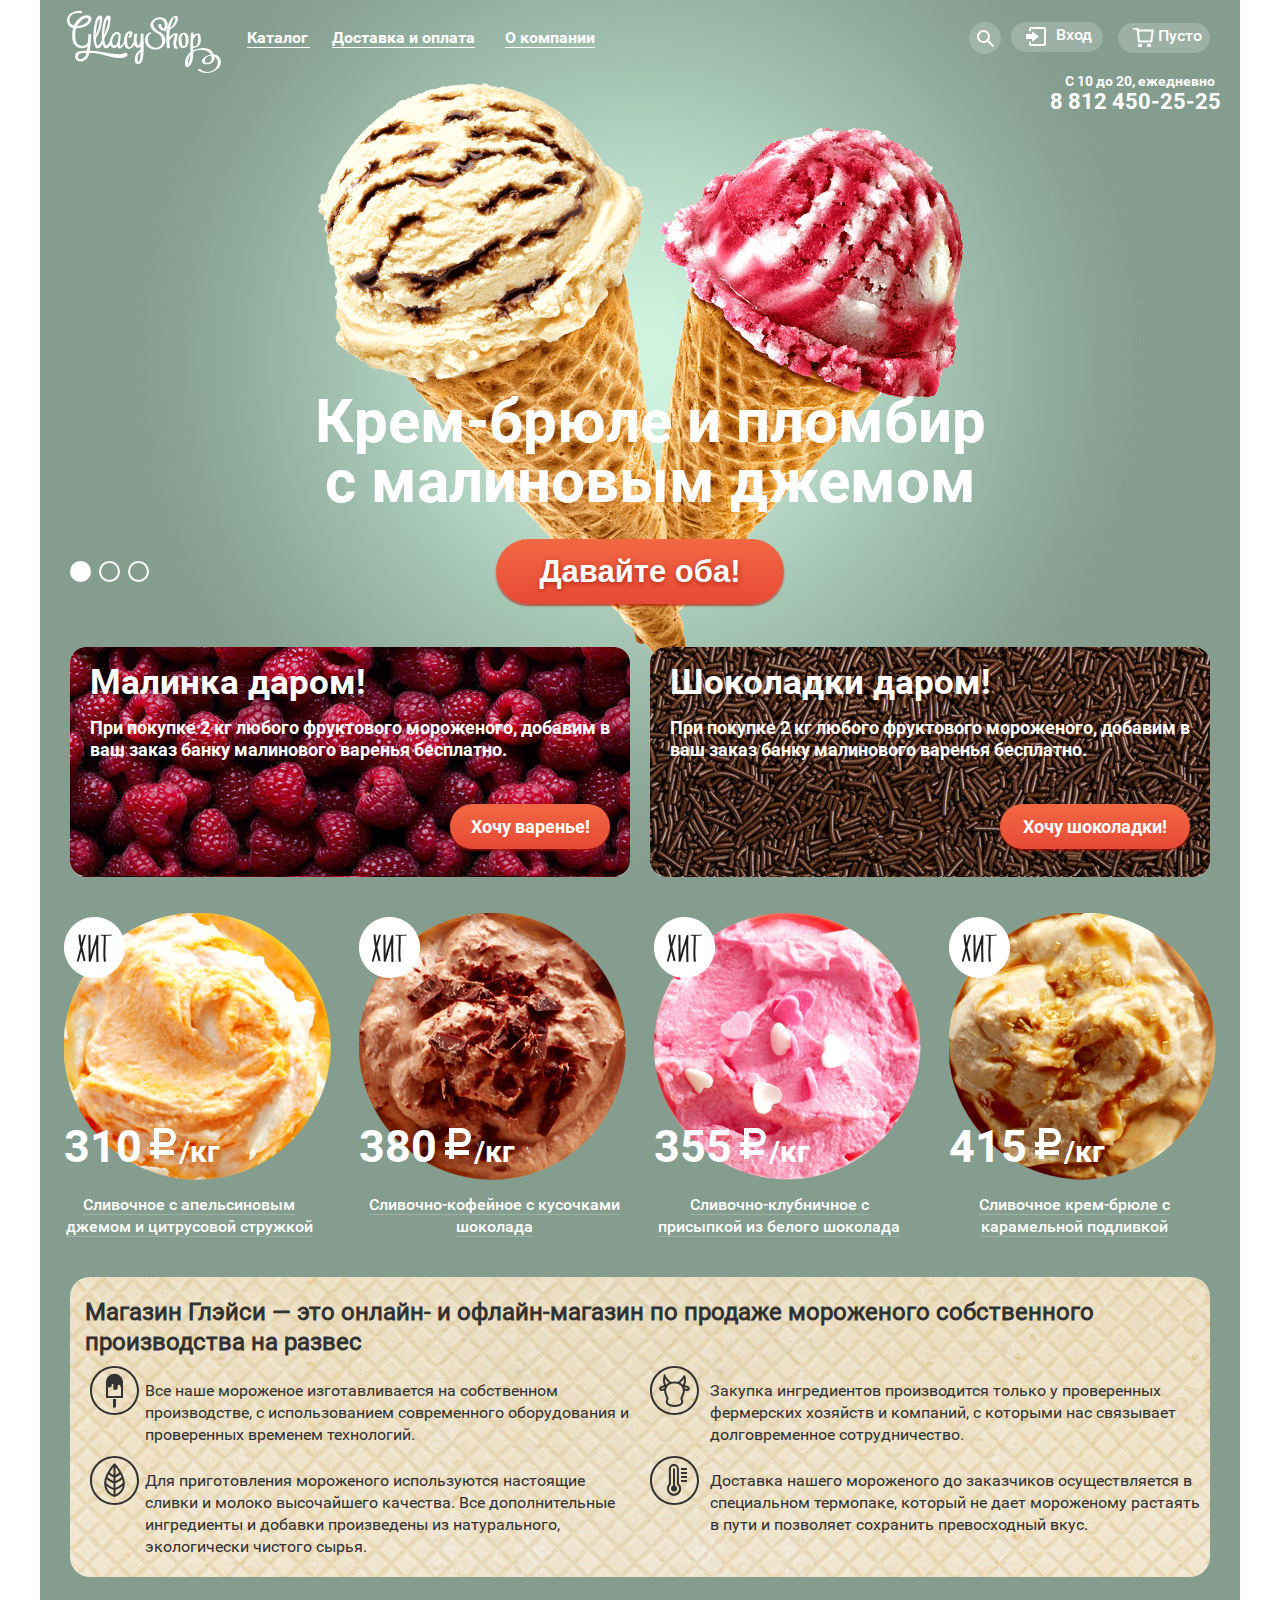
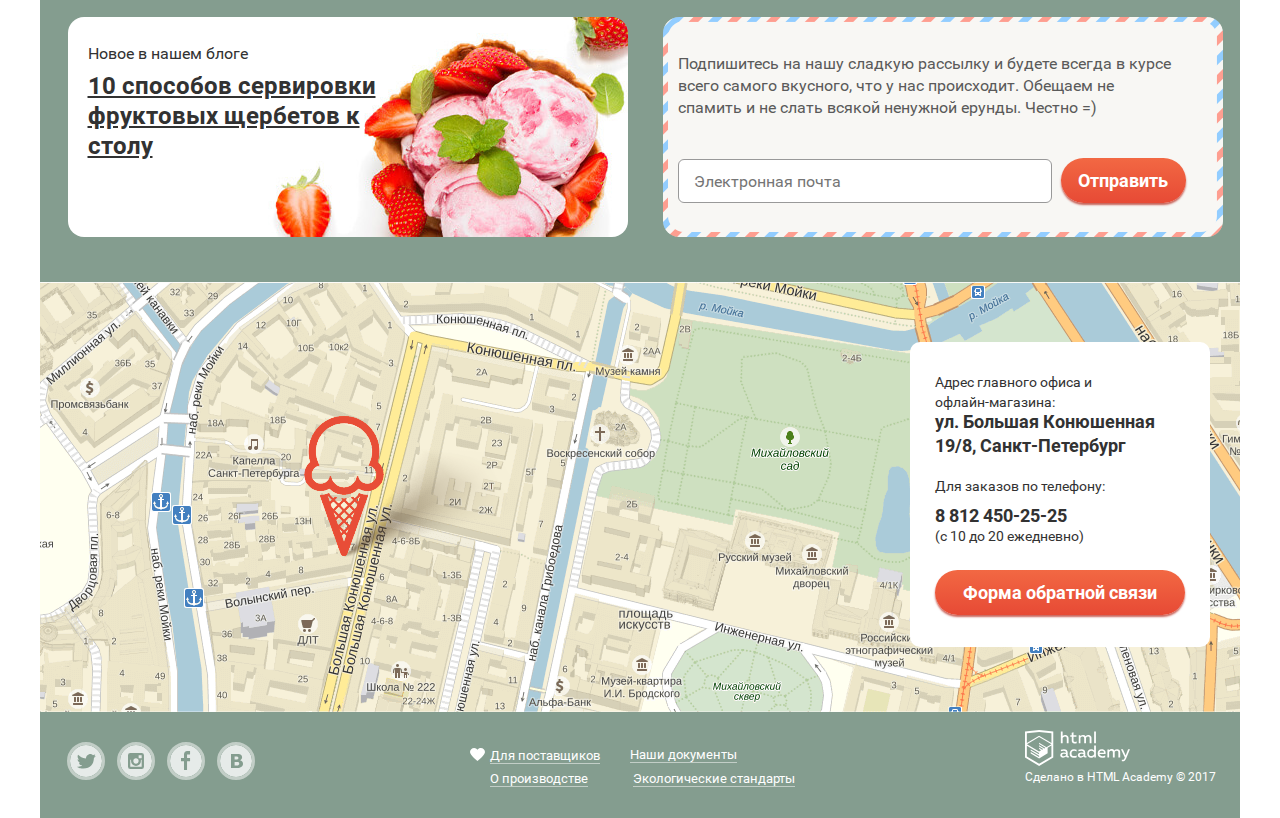
==== commit dc70f46a: "New commit" ====
--- a/index.html
+++ b/index.html
@@ -206,10 +206,10 @@
         </div>
         <div class="footer-nav">
           <ul class="footer-nav__list">
-            <li class="footer-nav__item">Для поставщиков</li>
-            <li class="footer-nav__item">Наши документы</li>
-            <li class="footer-nav__item">О производстве</li>
-            <li class="footer-nav__item footer-nav__item--eco">Экологические стандарты</li>
+            <li class="footer-nav__item footer-nav__item--heart"><a href="">Для поставщиков</a></li>
+            <li class="footer-nav__item"><a href="">Наши документы</a></li>
+            <li class="footer-nav__item"><a href="">О производстве</a></li>
+            <li class="footer-nav__item footer-nav__item--eco"><a href="">Экологические стандарты</a></li>
           </ul>
         </div>
         <div class="footer-html">
--- a/css/style.css
+++ b/css/style.css
@@ -1804,7 +1804,7 @@
 {
   width: 32px;
   height: 32px;
-  background-image: url("../img/twitter-active.svg");
+  background-image: url("../img/vk-active.svg");
   background-repeat: no-repeat;
   cursor: pointer;
   border: 3px solid #c2cec7;
@@ -1839,7 +1839,7 @@
   flex-wrap: wrap;
 }
 
-.footer-nav__item
+.footer-nav__item a
 {
   font-family: "Roboto-Regular";
   font-size: 13px;
@@ -1848,11 +1848,54 @@
   margin-left: 30px;
   margin-bottom: 10px;
   border-bottom: 1px solid #c2cec7;
-}
-
-.footer-nav__item--eco
-{
-  margin-left: 40px;
+  text-decoration: none;
+}
+
+.footer-nav__item a:hover
+{
+  color: #ffbc9e;
+  border-bottom: 1px solid #ffbc9e;
+
+}
+
+.footer-nav__item:nth-child(1) a
+{
+  position: relative;
+  bottom: 10px;
+}
+
+.footer-nav__item:nth-child(2) a
+{
+  position: relative;
+  left: 0px;
+  top: 2px;
+}
+
+.footer-nav__item:nth-child(4) a
+{
+  left: 15px;
+  position: relative;
+  bottom: 6px;
+}
+
+.footer-nav__item:nth-child(3) a
+{
+  position: relative;
+  bottom: 6px;
+}
+
+.footer-nav__item--heart::before
+{
+  content: "";
+  display: block;
+  width: 15px;
+  height: 13px;
+  background: url("../img/heart.svg") no-repeat;
+  background-repeat: no-repeat;
+  background-position: center center;
+  position: relative;
+  top: 5px;
+  left: 10px;
 }
 
 .footer-html
@@ -1926,6 +1969,13 @@
 }
 
 .header-search__catalog
+{
+  position: relative;
+  bottom: 120px;
+  right: 45px;
+}
+
+.header-search__catalog:hover
 {
   position: relative;
   bottom: 120px;
@@ -2195,7 +2245,7 @@
 }
 select:hover
 {
-    background-color: #fff;
+    background-color: #9db1a5;
     color: #000;
 }
 
@@ -2486,6 +2536,46 @@
   bottom: 40px;
 }
 
+.filter__button:hover
+{
+  width: 140px;
+  height: 35px;
+  background-color: #fbfcfb;
+  border: none;
+  font-family: "Roboto-Medium";
+  font-size: 16px;
+  line-height: 18px;
+  font-weight: normal;
+  color: #323232;
+  border-radius: 20px;
+  padding-left: 25px;
+  padding-right: 38px;
+  margin-top: 78px;
+  position: relative;
+  right: 970px;
+  bottom: 40px;
+}
+
+.filter__button:active
+{
+  width: 140px;
+  height: 35px;
+  background: url("../img/filt_but_act.svg");
+  border: none;
+  font-family: "Roboto-Medium";
+  font-size: 16px;
+  line-height: 18px;
+  font-weight: normal;
+  color: #323232;
+  border-radius: 20px;
+  padding-left: 25px;
+  padding-right: 38px;
+  margin-top: 78px;
+  position: relative;
+  right: 970px;
+  bottom: 40px;
+}
+
 .catalog-title
 {
   font-family: "Roboto-Bold";
@@ -2502,7 +2592,7 @@
   display: flex;
   flex-direction: column;
   position: relative;
-  bottom: 120px;
+  margin-top: -120px;
 }
 
 .catalog__page
@@ -2565,11 +2655,21 @@
   display: none;
 }
 
+.catalog-item__page:nth-child(8)
+{
+  margin-right: 20px;
+}
+
+.catalog-item__page:nth-child(12)
+{
+  margin-right: 20px;
+}
+
 .pagination
 {
   width: 1146px;
   position: relative;
-  bottom: 135px;
+  bottom: 165px;
   right: 30px;
   display: flex;
   justify-content: flex-end;
@@ -2611,5 +2711,5 @@
 {
   height: 105px;
   position: relative;
-  margin-top: -130px;
-}
+  margin-top: -165px;
+}
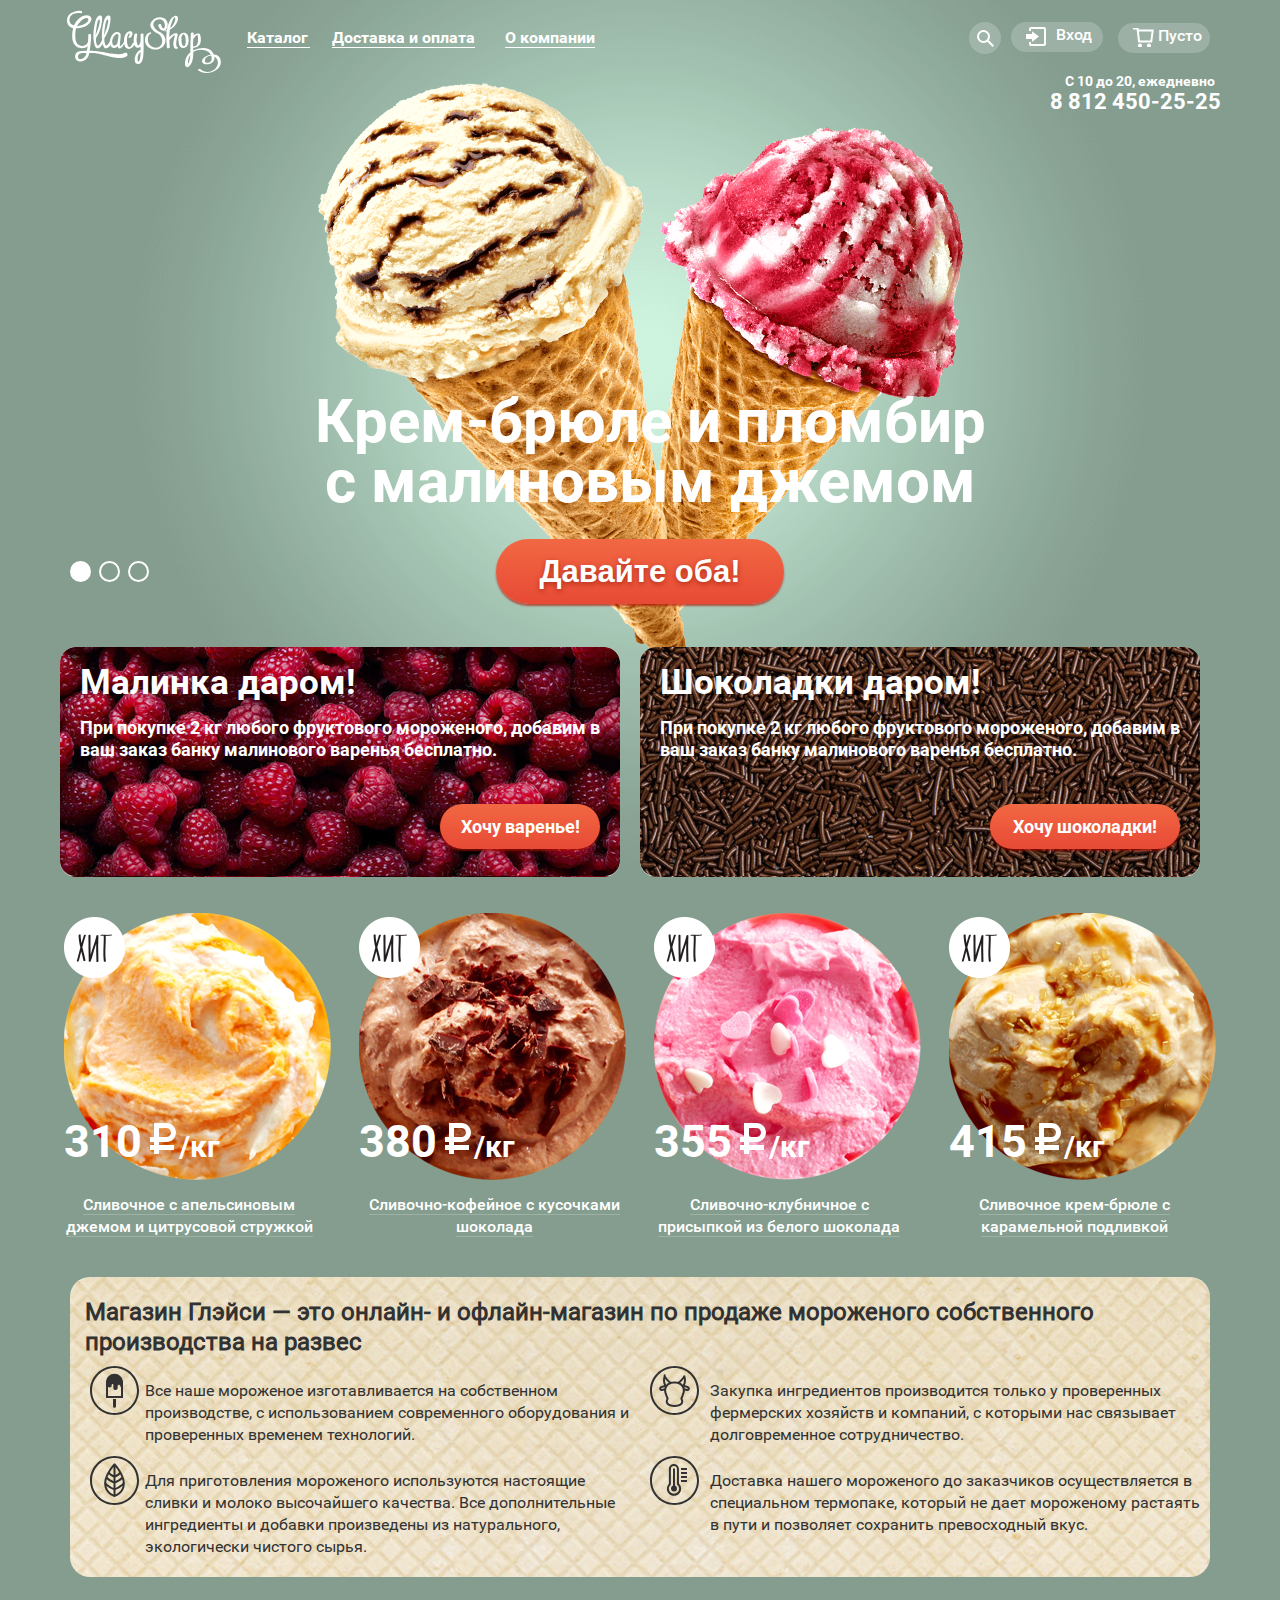
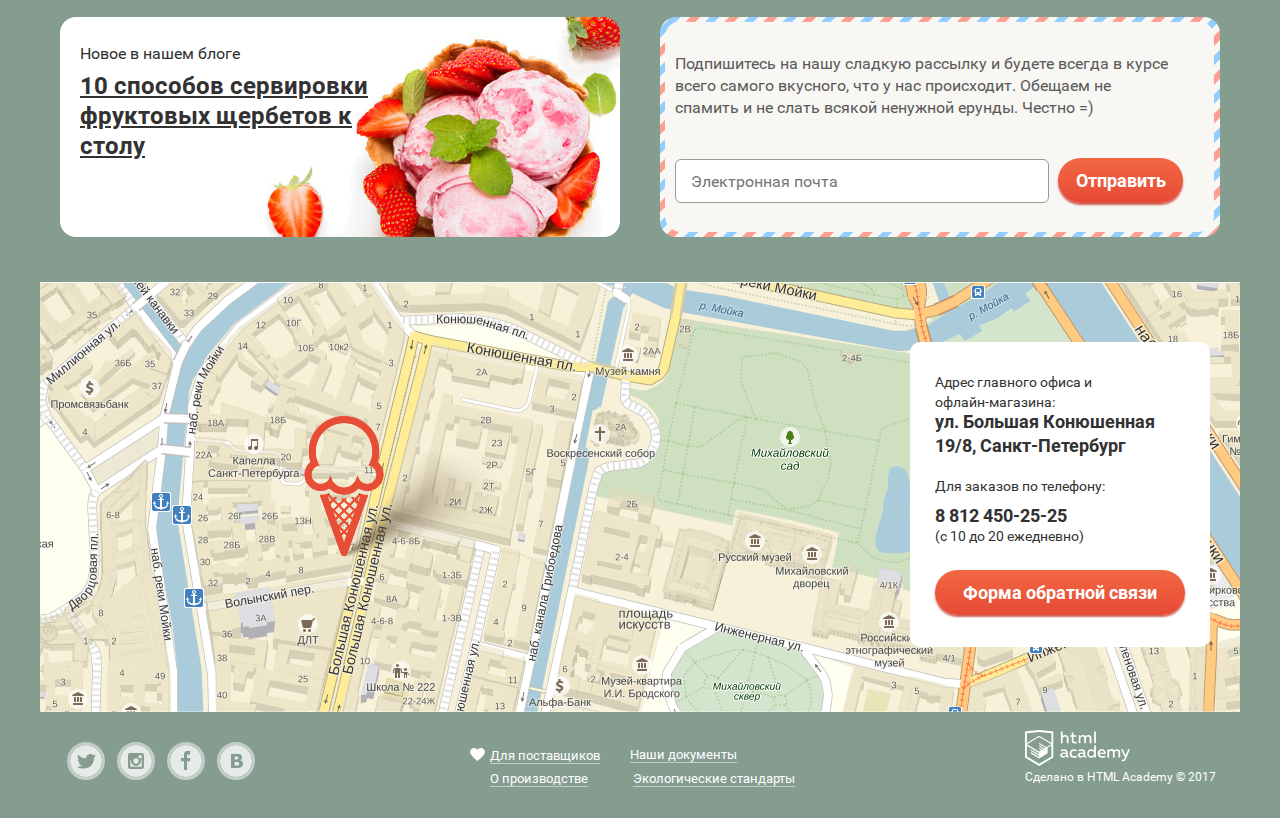
==== commit cea66cec: "New" ====
--- a/index.html
+++ b/index.html
@@ -8,7 +8,7 @@
     <title>HTML Academy: Gllasy</title>
   </head>
    <body>
-   <div class="main container">
+   <div class="main">
 
      <input class="visually-hidden" type="radio" id="product-1" name="toggle" checked>
     <input class="visually-hidden" type="radio" id="product-2" name="toggle">
@@ -105,40 +105,40 @@
           <div class="catalog">
             <div class="catalog-item">
               <div class="catalog-item__hover">
-                <img src="img/orange.png" alt="" class="catalog__photo">
-                <p class="catalog__price">310 <span><img src="img/ruble.svg" alt=""></span><span class="slash">/</span><span>кг</span></p>
-                <p class="catalog__description"><a href="#">Сливочное с апельсиновым джемом и цитрусовой стружкой</a></p>
+                <img src="img/orange.png" alt="" class="catalog__photo catalog__photo--main">
+                <p class="catalog__price catalog__price--main">310 <span><img src="img/ruble.svg" alt=""></span><span class="slash">/</span><span>кг</span></p>
+                <p class="catalog__description catalog__description--main"><a href="#">Сливочное с апельсиновым джемом и цитрусовой стружкой</a></p>
                 <button class="catalog__button">Быстрый просмотр</button>
               </div>
             </div>
             <div class="catalog-item">
               <div class="catalog-item__hover">
-              <img src="img/coffee.png" alt="" class="catalog__photo">
-              <p class="catalog__price">380 <span><img src="img/ruble.svg" alt=""></span><span class="slash">/</span><span>кг</span></p>
-              <p class="catalog__description catalog__description--coffee"><a href="#">Сливочно-кофейное с кусочками шоколада</a></p>
+              <img src="img/coffee.png" alt="" class="catalog__photo catalog__photo--main">
+              <p class="catalog__price catalog__price--main">380 <span><img src="img/ruble.svg" alt=""></span><span class="slash">/</span><span>кг</span></p>
+              <p class="catalog__description catalog__description--main catalog__description--coffee"><a href="#">Сливочно-кофейное с кусочками шоколада</a></p>
               <button class="catalog__button">Быстрый просмотр</button>
               </div>
             </div>
             <div class="catalog-item">
               <div class="catalog-item__hover">
-              <img src="img/straw.png" alt="" class="catalog__photo">
-              <p class="catalog__price">355 <span><img src="img/ruble.svg" alt=""></span><span class="slash">/</span><span>кг</span></p>
-              <p class="catalog__description"><a href="#">Сливочно-клубничное с присыпкой из белого шоколада</a></p>
+              <img src="img/straw.png" alt="" class="catalog__photo catalog__photo--main">
+              <p class="catalog__price catalog__price--main">355 <span><img src="img/ruble.svg" alt=""></span><span class="slash">/</span><span>кг</span></p>
+              <p class="catalog__description catalog__description--main"><a href="#">Сливочно-клубничное с присыпкой из белого шоколада</a></p>
               <button class="catalog__button">Быстрый просмотр</button>
             </div>
           </div>
             <div class="catalog-item">
               <div class="catalog-item__hover">
-              <img src="img/cream.png" alt="" class="catalog__photo">
-              <p class="catalog__price">415 <span><img src="img/ruble.svg" alt=""></span><span class="slash">/</span><span>кг</span></p>
-              <p class="catalog__description"><a href="#">Сливочное крем-брюле с карамельной подливкой</a></p>
+              <img src="img/cream.png" alt="" class="catalog__photo catalog__photo--main">
+              <p class="catalog__price catalog__price--main">415 <span><img src="img/ruble.svg" alt=""></span><span class="slash">/</span><span>кг</span></p>
+              <p class="catalog__description catalog__description--main"><a href="#">Сливочное крем-брюле с карамельной подливкой</a></p>
               <button class="catalog__button">Быстрый просмотр</button>
             </div>
             </div>
           </div>
      </section>
 
-     <section class="shop-section">
+     <section class="shop-section container">
        <h3 class="shop__title">Магазин Глэйси — это онлайн- и офлайн-магазин по продаже мороженого собственного производства на развес</h3>
        <ul class="shop__list">
          <li class="shop__item shop__item--technic"><span>Все наше мороженое изготавливается на собственном производстве, с использованием современного оборудования и проверенных временем технологий.</span></li>
@@ -148,7 +148,7 @@
        </ul>
      </section>
 
-     <section class="blog-section">
+     <section class="blog-section container">
        <div class="blog-card">
          <p class="blog-card__description">Новое в нашем блоге</p>
          <p class="blog-card__title"><a href="#">10 способов сервировки фруктовых щербетов к столу</a></p>
@@ -164,7 +164,7 @@
        </div>
      </section>
 
-     <section class="map-section">
+     <section class="map-section container">
       <div class="map-card">
         <div class="map-card__description">
           <p class="map-card__info">Адрес главного офиса и офлайн-магазина:</p>
@@ -195,7 +195,7 @@
       </div>
      </section>
 
-     <footer class="page-footer">
+     <footer class="page-footer container">
         <div class="footer-social">
           <ul class="social__list">
             <li class="social__item social__item--twi"><img src="img/twitter.svg" alt=""></li>
--- a/css/style.css
+++ b/css/style.css
@@ -310,11 +310,6 @@
   background-image: url("../img/catalog-active.png");
 }
 
-.nav__item:hover:nth-child(1)
-{
-  margin-right: 10px;
-}
-
 .header-nav .nav__list .nav-catalog__list {
 			    display: none;
 			    position: absolute;
@@ -551,7 +546,6 @@
 .header-login:hover
 {
   background-color: rgba(255, 255, 255);
-  color: #000;
 }
 
 .header-login a
@@ -563,17 +557,17 @@
   bottom: 15px;
 }
 
-.header-login a:hover
+.header-login:hover a
 {
   color: #000;
 }
 
-.header-login a:active
+.header-login:active a
 {
   color: #000;
 }
 
-.header-login a:checked
+.header-login:hover a
 {
   color: #000;
 }
@@ -844,7 +838,6 @@
 {
   display: flex;
   justify-content: space-around;
-  margin-left: 10px;
 }
 
 .card
@@ -981,7 +974,7 @@
   line-height: 45px;
   color: #fff;
   position: relative;
-  bottom: 105px;
+  bottom: 110px;
 }
 
 .catalog__price span
@@ -1115,8 +1108,14 @@
 {
   background-color: transparent;
   position: relative;
-  bottom: 5px;
   left: 10px;
+}
+
+.catalog-item:hover .catalog__photo--main
+{
+  background-color: transparent;
+  position: relative;
+  left: 20px;
 }
 
 .catalog-item:hover .catalog__price
@@ -1126,12 +1125,23 @@
   left: 10px;
 }
 
+.catalog-item:hover .catalog__price--main
+{
+  position: relative;
+  bottom: 105px;
+  left: 20px;
+}
 
 .catalog-item:hover .catalog__description
 {
   position: relative;
   bottom: 130px;
   left: 10px;
+}
+
+.catalog-item:hover .catalog__description--main
+{
+  left: 20px;
 }
 
 .catalog-item:hover::before
@@ -1154,7 +1164,6 @@
   background-image: url("../img/features-background.jpg");
   background-size: cover;
   border-radius: 20px;
-  margin-left: 30px;
   position: relative;
   bottom: 190px;
 }
@@ -1282,7 +1291,6 @@
   display: flex;
   justify-content: space-around;
   margin-top: -180px;
-  margin-left: 10px;
 }
 
 .blog-card
@@ -1915,6 +1923,11 @@
 
 /*catalog*/
 
+body
+{
+  background: #8da899 no-repeat;
+}
+
 .main-catalog
 {
   position: relative;
@@ -2621,7 +2634,7 @@
   width: 300px;
   height: 400px;
   background-color: rgba(255, 255, 255, 0.2);
-  position: relative;
+  position: absolute;
   border-radius: 7px;
   display:block;
   position: relative;
@@ -2633,7 +2646,6 @@
 {
   background-color: transparent;
   position: relative;
-  top: 2px;
 }
 
 .catalog-item:hover .catalog__price
